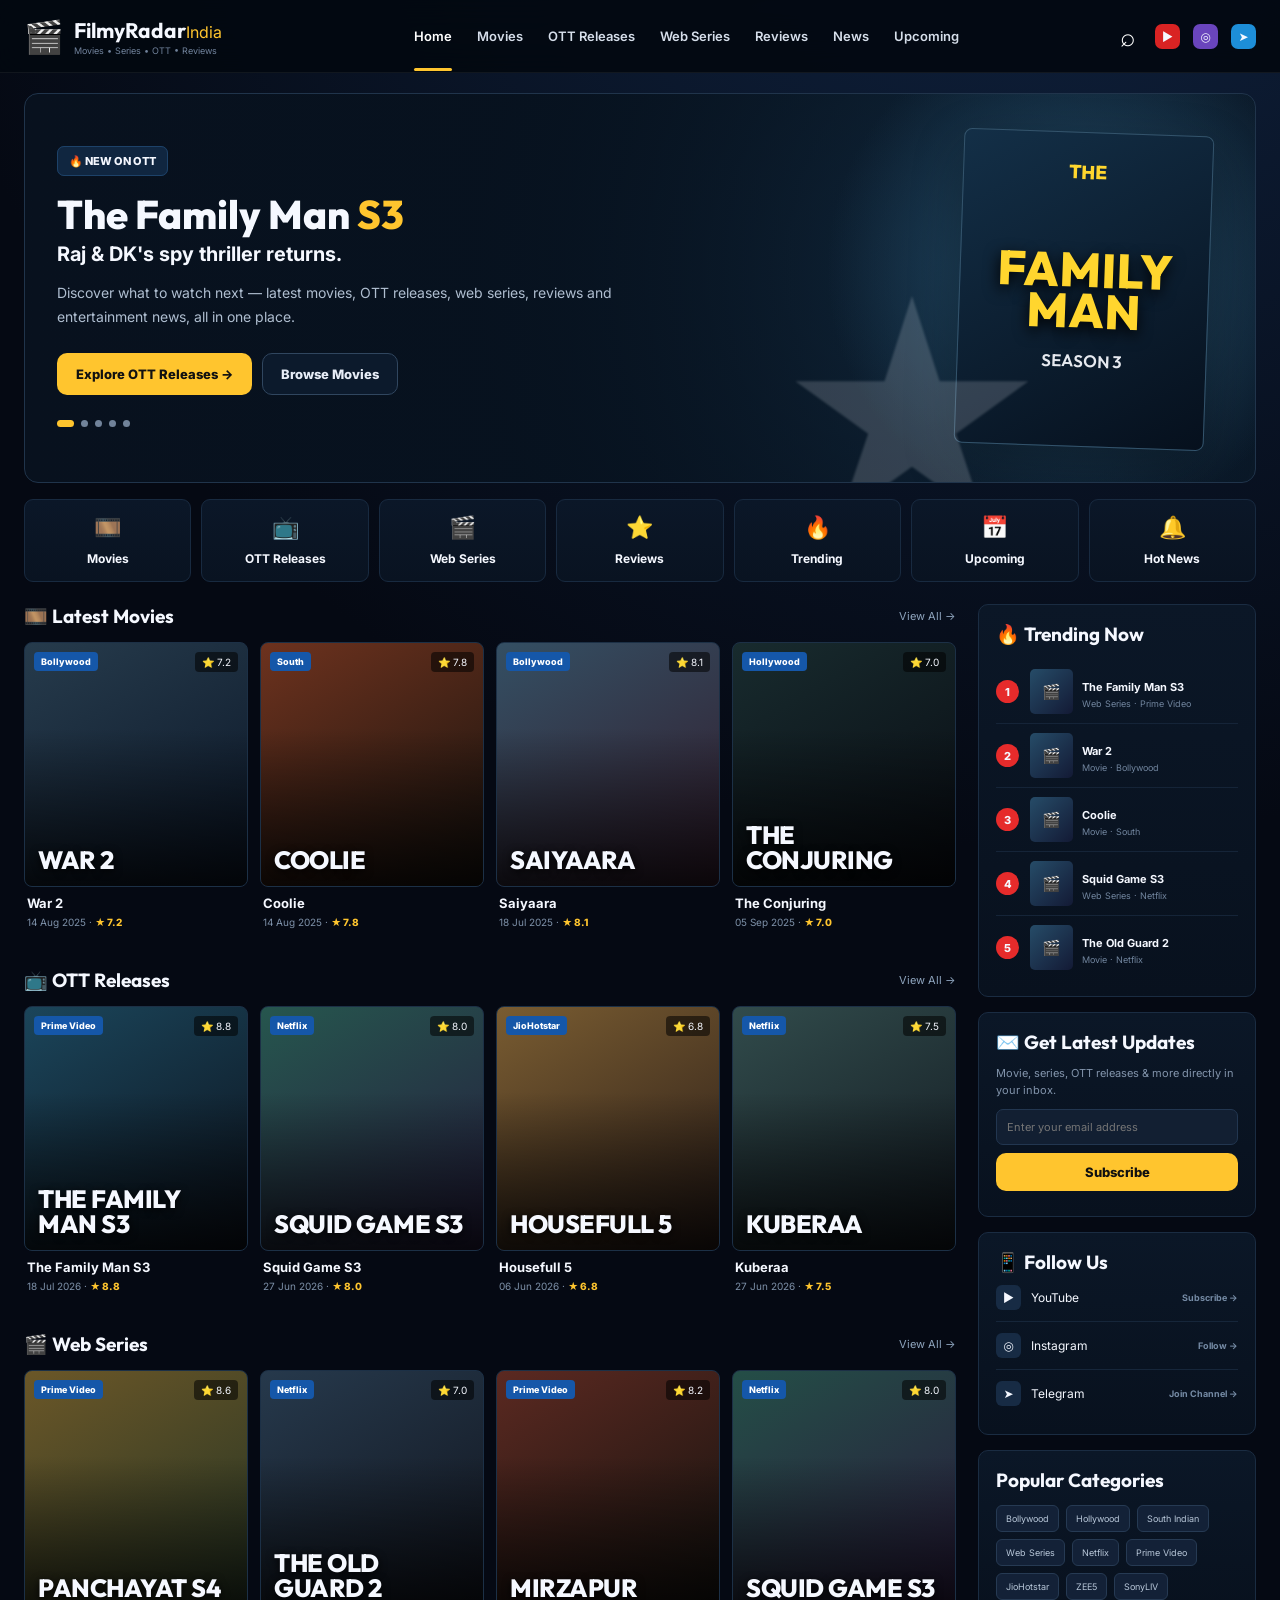
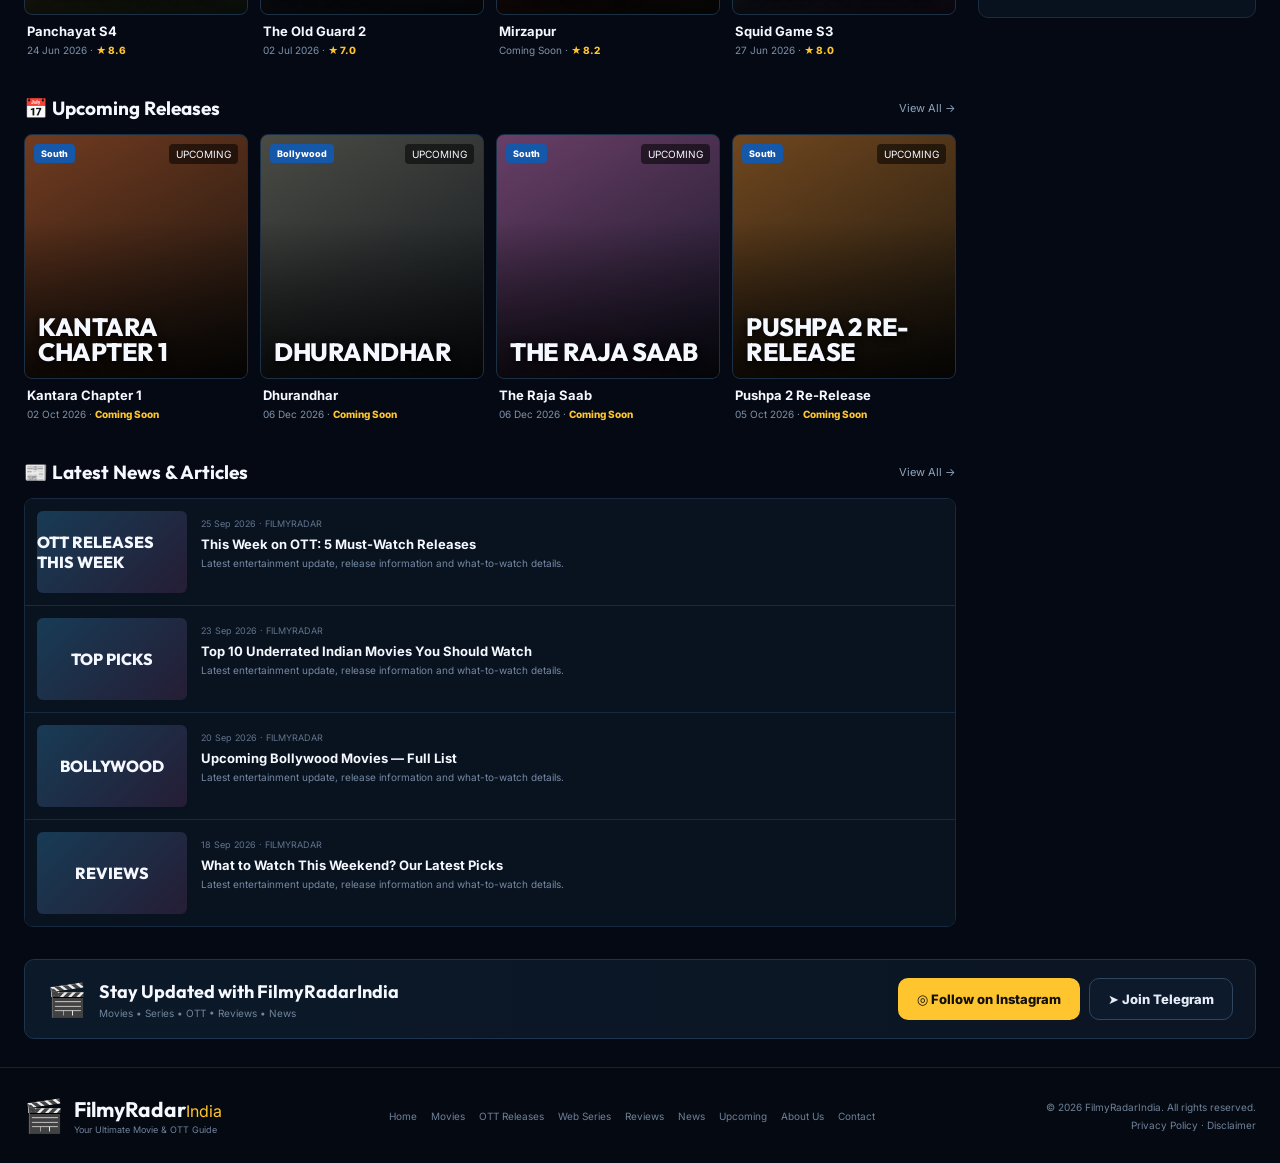
==== index.html @ 60ea2fd2 "Add files via upload" ====
<!DOCTYPE html>
<html lang="en">
<head>
  <meta charset="UTF-8">
  <meta name="viewport" content="width=device-width, initial-scale=1.0">
  <meta name="description" content="FilmyRadarIndia — Movies, Web Series, OTT releases, reviews, news and upcoming entertainment.">
  <title>FilmyRadarIndia — Movies, OTT, Web Series & Reviews</title>
  <link rel="preconnect" href="https://fonts.googleapis.com">
  <link rel="preconnect" href="https://fonts.gstatic.com" crossorigin>
  <link href="https://fonts.googleapis.com/css2?family=Inter:wght@400;500;600;700;800&family=Outfit:wght@500;600;700;800&display=swap" rel="stylesheet">
  <link rel="stylesheet" href="styles.css">
</head>
<body>
  <header class="header">
    <div class="container nav">
      <a class="brand" href="#">
        <span class="brand-icon">🎬</span>
        <span><b>FilmyRadar</b><em>India</em><small>Movies • Series • OTT • Reviews</small></span>
      </a>
      <button class="menu-btn" id="menuBtn" aria-label="Open menu">☰</button>
      <nav id="mainNav">
        <a class="active" href="#home">Home</a>
        <a href="#movies">Movies</a>
        <a href="#ott">OTT Releases</a>
        <a href="#series">Web Series</a>
        <a href="#reviews">Reviews</a>
        <a href="#news">News</a>
        <a href="#upcoming">Upcoming</a>
      </nav>
      <div class="nav-actions">
        <button class="icon-btn" id="searchBtn" aria-label="Search">⌕</button>
        <a href="#" aria-label="YouTube">▶</a>
        <a href="#" aria-label="Instagram">◎</a>
        <a href="#" aria-label="Telegram">➤</a>
      </div>
    </div>
    <div class="search-bar" id="searchBar">
      <div class="container search-inner">
        <input id="searchInput" type="search" placeholder="Search movies, series, OTT platforms..." autocomplete="off">
        <button id="clearSearch">Clear</button>
      </div>
    </div>
  </header>

  <main id="home">
    <section class="hero container">
      <div class="hero-copy">
        <span class="pill">🔥 NEW ON OTT</span>
        <h1>The Family Man <span>S3</span></h1>
        <h2>Raj & DK's spy thriller returns.</h2>
        <p>Discover what to watch next — latest movies, OTT releases, web series, reviews and entertainment news, all in one place.</p>
        <div class="hero-actions">
          <a class="btn primary" href="#ott">Explore OTT Releases →</a>
          <a class="btn ghost" href="#movies">Browse Movies</a>
        </div>
        <div class="dots"><i class="on"></i><i></i><i></i><i></i><i></i></div>
      </div>
      <div class="hero-art">
        <div class="hero-glow"></div>
        <div class="hero-poster">
          <div class="poster-top">THE</div>
          <strong>FAMILY<br>MAN</strong>
          <span>SEASON 3</span>
        </div>
        <div class="hero-person">★</div>
      </div>
    </section>

    <section class="container quick-grid">
      <a href="#movies"><span>🎞️</span><b>Movies</b></a>
      <a href="#ott"><span>📺</span><b>OTT Releases</b></a>
      <a href="#series"><span>🎬</span><b>Web Series</b></a>
      <a href="#reviews"><span>⭐</span><b>Reviews</b></a>
      <a href="#trending"><span>🔥</span><b>Trending</b></a>
      <a href="#upcoming"><span>📅</span><b>Upcoming</b></a>
      <a href="#news"><span>🔔</span><b>Hot News</b></a>
    </section>

    <div class="container content-layout">
      <div class="main-content">
        <section class="section" id="movies">
          <div class="section-head"><h2>🎞️ Latest Movies</h2><a href="#">View All →</a></div>
          <div class="card-grid" id="movieGrid"></div>
        </section>

        <section class="section" id="ott">
          <div class="section-head"><h2>📺 OTT Releases</h2><a href="#">View All →</a></div>
          <div class="card-grid" id="ottGrid"></div>
        </section>

        <section class="section" id="series">
          <div class="section-head"><h2>🎬 Web Series</h2><a href="#">View All →</a></div>
          <div class="card-grid" id="seriesGrid"></div>
        </section>

        <section class="section" id="upcoming">
          <div class="section-head"><h2>📅 Upcoming Releases</h2><a href="#">View All →</a></div>
          <div class="card-grid" id="upcomingGrid"></div>
        </section>

        <section class="section" id="news">
          <div class="section-head"><h2>📰 Latest News & Articles</h2><a href="#">View All →</a></div>
          <div class="news-list" id="newsList"></div>
        </section>
      </div>

      <aside class="sidebar">
        <section class="side-card" id="trending">
          <div class="side-head"><h2>🔥 Trending Now</h2></div>
          <div id="trendingList"></div>
        </section>

        <section class="side-card subscribe">
          <h2>✉️ Get Latest Updates</h2>
          <p>Movie, series, OTT releases & more directly in your inbox.</p>
          <form id="subscribeForm">
            <input type="email" required placeholder="Enter your email address">
            <button class="btn primary" type="submit">Subscribe</button>
          </form>
          <small id="subscribeMsg"></small>
        </section>

        <section class="side-card">
          <h2>📱 Follow Us</h2>
          <div class="social-list">
            <a href="#"><span>▶</span> YouTube <b>Subscribe →</b></a>
            <a href="#"><span>◎</span> Instagram <b>Follow →</b></a>
            <a href="#"><span>➤</span> Telegram <b>Join Channel →</b></a>
          </div>
        </section>

        <section class="side-card">
          <h2>Popular Categories</h2>
          <div class="tags">
            <button>Bollywood</button><button>Hollywood</button><button>South Indian</button>
            <button>Web Series</button><button>Netflix</button><button>Prime Video</button>
            <button>JioHotstar</button><button>ZEE5</button><button>SonyLIV</button>
          </div>
        </section>
      </aside>
    </div>

    <section class="container cta">
      <div>
        <span class="brand-icon">🎬</span>
        <div><h2>Stay Updated with FilmyRadarIndia</h2><p>Movies • Series • OTT • Reviews • News</p></div>
      </div>
      <div class="cta-buttons"><a class="btn primary" href="#">◎ Follow on Instagram</a><a class="btn ghost" href="#">➤ Join Telegram</a></div>
    </section>
  </main>

  <footer>
    <div class="container footer-grid">
      <div class="footer-brand"><a class="brand" href="#"><span class="brand-icon">🎬</span><span><b>FilmyRadar</b><em>India</em><small>Your Ultimate Movie & OTT Guide</small></span></a></div>
      <div class="footer-links"><a href="#home">Home</a><a href="#movies">Movies</a><a href="#ott">OTT Releases</a><a href="#series">Web Series</a><a href="#reviews">Reviews</a><a href="#news">News</a><a href="#upcoming">Upcoming</a><a href="#">About Us</a><a href="#">Contact</a></div>
      <div class="copyright">© 2026 FilmyRadarIndia. All rights reserved.<br><a href="#">Privacy Policy</a> · <a href="#">Disclaimer</a></div>
    </div>
  </footer>
  <div class="toast" id="toast"></div>
  <script src="script.js"></script>
</body>
</html>
---- styles.css ----
:root{
  --bg:#050913;--bg2:#080f1b;--card:#0b1524;--card2:#0e1a2c;--line:#17283d;
  --text:#f5f8ff;--muted:#91a1b8;--yellow:#ffc52e;--yellow2:#ffdb63;--blue:#4d8dff;
  --shadow:0 18px 50px rgba(0,0,0,.28)
}
*{box-sizing:border-box}html{scroll-behavior:smooth}body{margin:0;background:radial-gradient(circle at 80% -10%,#102442 0,#050913 35%);color:var(--text);font-family:Inter,system-ui,sans-serif}a{text-decoration:none;color:inherit}button,input{font:inherit}.container{width:min(1400px,calc(100% - 48px));margin:auto}
.header{position:sticky;top:0;z-index:20;background:rgba(3,8,16,.9);backdrop-filter:blur(18px);border-bottom:1px solid rgba(255,255,255,.06)}.nav{height:72px;display:flex;align-items:center;gap:28px}
.brand{display:flex;align-items:center;gap:10px;min-width:235px}.brand-icon{font-size:32px}.brand b{font-family:Outfit;font-size:21px}.brand em{font-style:normal;color:var(--yellow)}.brand small{display:block;color:#71839c;font-size:9px;margin-top:2px}
nav{display:flex;align-items:center;gap:25px;flex:1;justify-content:center}nav a{font-size:13px;font-weight:600;color:#d6deea;padding:27px 0;position:relative}nav a:hover,nav a.active{color:#fff}nav a.active:after{content:"";position:absolute;bottom:0;left:0;right:0;height:3px;background:var(--yellow);border-radius:3px}
.nav-actions{display:flex;align-items:center;gap:13px}.nav-actions a{width:25px;height:25px;border-radius:7px;background:#16243a;display:grid;place-items:center;font-size:12px}.nav-actions a:first-of-type{background:#d92323}.nav-actions a:nth-of-type(2){background:#6a45bd}.nav-actions a:nth-of-type(3){background:#1d8ed8}.icon-btn,.menu-btn{background:none;border:0;color:#fff;font-size:26px;cursor:pointer}.menu-btn{display:none}.search-bar{display:none;border-top:1px solid var(--line);background:#070d18}.search-bar.open{display:block}.search-inner{padding:12px 0;display:flex;gap:10px}.search-inner input{flex:1;background:#0d192a;border:1px solid var(--line);border-radius:10px;padding:12px 15px;color:#fff;outline:none}.search-inner button{border:0;background:#17263a;color:#b9c7d9;border-radius:10px;padding:0 16px;cursor:pointer}
.hero{height:390px;margin-top:20px;border:1px solid #20344b;border-radius:14px;overflow:hidden;position:relative;background:linear-gradient(90deg,#08111e 0%,rgba(7,18,31,.88) 43%,rgba(8,17,29,.22) 100%),radial-gradient(circle at 75% 45%,#183a55,#07111e 50%);display:flex;align-items:center}.hero-copy{padding:45px 32px;position:relative;z-index:2;width:52%}.pill{font-size:11px;font-weight:800;background:#102640;border:1px solid #1d4269;border-radius:7px;padding:7px 11px}.hero h1{font:800 40px Outfit;margin:20px 0 3px}.hero h1 span{color:var(--yellow)}.hero h2{font-size:20px;margin:0 0 15px}.hero p{color:#afbed0;line-height:1.65;max-width:560px;font-size:14px}.hero-actions{display:flex;gap:10px;margin-top:25px}.btn{display:inline-flex;align-items:center;justify-content:center;border-radius:10px;padding:12px 18px;font-weight:800;font-size:13px;border:1px solid transparent;cursor:pointer}.primary{background:var(--yellow);color:#111}.primary:hover{background:var(--yellow2)}.ghost{background:#0c1a2c;border-color:#30465f;color:#e7edf7}.dots{display:flex;gap:7px;margin-top:25px}.dots i{width:7px;height:7px;border-radius:50%;background:#71839a}.dots i.on{width:17px;border-radius:5px;background:var(--yellow)}
.hero-art{position:absolute;right:0;top:0;height:100%;width:54%;overflow:hidden}.hero-glow{position:absolute;width:550px;height:550px;right:-100px;top:-100px;border-radius:50%;background:radial-gradient(circle,#244c67 0,transparent 65%)}.hero-person{position:absolute;right:31%;bottom:-100px;font-size:270px;opacity:.17;filter:blur(1px)}.hero-poster{position:absolute;right:7%;top:38px;width:250px;height:315px;border-radius:8px;background:linear-gradient(150deg,#132f47,#06101d);border:1px solid #33536b;box-shadow:var(--shadow);padding:27px;color:#ffd62e;text-align:center;transform:rotate(2deg)}.hero-poster .poster-top{font:800 19px Outfit}.hero-poster strong{display:block;font:800 48px/0.86 Outfit;margin-top:65px;text-shadow:0 5px 15px #000}.hero-poster span{display:block;color:#e6e9ef;margin-top:18px;font:600 17px Outfit}
.quick-grid{display:grid;grid-template-columns:repeat(7,1fr);gap:10px;margin-top:16px}.quick-grid a{background:linear-gradient(180deg,#0b1728,#091321);border:1px solid #182a40;border-radius:9px;padding:14px;text-align:center;transition:.2s}.quick-grid a:hover{transform:translateY(-2px);border-color:#315070}.quick-grid span{display:block;font-size:22px;margin-bottom:7px}.quick-grid b{font-size:12px}
.content-layout{display:grid;grid-template-columns:minmax(0,1fr) 278px;gap:22px;margin-top:22px}.section{margin-bottom:27px}.section-head,.side-head{display:flex;justify-content:space-between;align-items:center;margin-bottom:14px}.section-head h2,.side-card h2{font:700 19px Outfit;margin:0}.section-head a{font-size:11px;color:#8ea4bd}.card-grid{display:grid;grid-template-columns:repeat(4,1fr);gap:12px}.movie-card{min-width:0}.poster{height:245px;border-radius:8px;position:relative;overflow:hidden;border:1px solid #1c3046;display:flex;align-items:flex-end;padding:13px;background:linear-gradient(150deg,var(--c1),var(--c2))}.poster:after{content:"";position:absolute;inset:0;background:linear-gradient(transparent 35%,rgba(0,0,0,.78) 100%)}.poster-title{position:relative;z-index:1;font:800 25px/1 Outfit;text-transform:uppercase;letter-spacing:-.5px;text-shadow:0 2px 8px #000}.badge{position:absolute;top:9px;left:9px;z-index:2;background:#1557a9;color:#fff;padding:4px 7px;border-radius:4px;font-size:9px;font-weight:800}.rating{position:absolute;right:9px;top:9px;z-index:2;background:rgba(0,0,0,.55);padding:4px 7px;border-radius:4px;font-size:10px}.card-meta{padding:8px 3px}.card-meta h3{margin:0;font-size:13px}.card-meta p{margin:5px 0;color:#7f92aa;font-size:10px}.star{color:var(--yellow);font-weight:800}
.sidebar{display:flex;flex-direction:column;gap:15px}.side-card{background:linear-gradient(180deg,#0b1727,#08111e);border:1px solid #1a2c42;border-radius:10px;padding:17px}.trend{display:grid;grid-template-columns:25px 43px 1fr;gap:9px;align-items:center;padding:9px 0;border-bottom:1px solid #152438}.trend:last-child{border:0}.trend-num{width:23px;height:23px;border-radius:50%;background:#e62b2b;display:grid;place-items:center;font-size:11px;font-weight:800}.mini-poster{height:45px;border-radius:5px;background:linear-gradient(135deg,#264c68,#131a35);display:grid;place-items:center;font-size:15px}.trend b{font-size:11px}.trend small{display:block;color:#71859e;font-size:9px;margin-top:3px}.subscribe p{color:#8294ab;font-size:11px;line-height:1.5}.subscribe form{display:flex;flex-direction:column;gap:8px}.subscribe input{background:#121f32;border:1px solid #223650;color:#fff;border-radius:7px;padding:10px;font-size:11px}.subscribe .btn{padding:10px}.subscribe small{display:block;color:#79d49a;margin-top:8px}.social-list a{display:flex;align-items:center;gap:10px;padding:11px 0;border-bottom:1px solid #16263a;font-size:12px}.social-list a:last-child{border:0}.social-list span{width:25px;height:25px;border-radius:6px;display:grid;place-items:center;background:#172b44}.social-list b{margin-left:auto;color:#758ba5;font-size:9px}.tags{display:flex;flex-wrap:wrap;gap:7px;margin-top:13px}.tags button{border:1px solid #263a53;background:#132137;color:#b8c7d9;border-radius:6px;padding:7px 9px;font-size:9px;cursor:pointer}.tags button:hover{border-color:#4a6d95;color:#fff}
.news-list{border:1px solid #172a40;border-radius:9px;overflow:hidden}.news-item{display:grid;grid-template-columns:150px 1fr;gap:14px;padding:12px;border-bottom:1px solid #172a40;background:#091320}.news-item:last-child{border:0}.news-thumb{height:82px;border-radius:6px;background:linear-gradient(135deg,#183b55,#251d35);display:grid;place-items:center;font:800 16px Outfit}.news-item h3{margin:5px 0;font-size:13px}.news-item p{margin:0;color:#7589a1;font-size:10px}.news-item span{font-size:9px;color:#61748b}
.cta{margin-top:5px;margin-bottom:28px;border:1px solid #1e344c;background:linear-gradient(90deg,#0b1929,#0b1523);border-radius:10px;padding:18px 22px;display:flex;justify-content:space-between;align-items:center}.cta>div:first-child{display:flex;gap:12px;align-items:center}.cta h2{font:700 18px Outfit;margin:0}.cta p{margin:4px 0 0;color:#72859c;font-size:10px}.cta-buttons{display:flex;gap:9px}
footer{border-top:1px solid #122237;padding:28px 0;background:#040912}.footer-grid{display:grid;grid-template-columns:1.2fr 2fr 1fr;gap:30px;align-items:center}.footer-links{display:flex;flex-wrap:wrap;gap:14px}.footer-links a,.copyright{font-size:10px;color:#6f8198}.footer-links a:hover,.copyright a:hover{color:#fff}.copyright{text-align:right;line-height:1.8}.toast{position:fixed;bottom:20px;right:20px;background:#14243a;border:1px solid #304b69;color:#fff;padding:12px 15px;border-radius:8px;opacity:0;transform:translateY(10px);transition:.25s;z-index:50;font-size:12px}.toast.show{opacity:1;transform:none}

@media(max-width:1050px){nav{gap:14px}.nav-actions a{display:none}.quick-grid{grid-template-columns:repeat(4,1fr)}.content-layout{grid-template-columns:1fr}.sidebar{display:grid;grid-template-columns:repeat(2,1fr)}.card-grid{grid-template-columns:repeat(4,1fr)}.hero-art{opacity:.65}}
@media(max-width:760px){.container{width:min(100% - 24px,680px)}.nav{height:64px}.brand{min-width:0}.brand small{display:none}.menu-btn{display:block;margin-left:auto}nav{position:absolute;left:12px;right:12px;top:65px;display:none;flex-direction:column;align-items:stretch;gap:0;background:#091321;border:1px solid #1c3048;border-radius:10px;padding:8px;box-shadow:var(--shadow)}nav.open{display:flex}nav a{padding:12px}.nav-actions{display:none}.hero{height:500px}.hero-copy{width:100%;padding:30px 22px;align-self:flex-start;margin-top:20px}.hero h1{font-size:34px}.hero-art{width:100%;opacity:.35}.hero-poster{right:7%;top:155px;width:190px;height:250px}.hero-poster strong{font-size:37px;margin-top:48px}.quick-grid{grid-template-columns:repeat(3,1fr)}.card-grid{grid-template-columns:repeat(2,1fr)}.poster{height:235px}.sidebar{display:flex}.cta{flex-direction:column;align-items:flex-start;gap:15px}.cta-buttons{width:100%}.cta-buttons .btn{flex:1}.footer-grid{grid-template-columns:1fr}.copyright{text-align:left}.footer-links{gap:11px}.news-item{grid-template-columns:95px 1fr}.news-thumb{height:72px}}
@media(max-width:430px){.quick-grid{grid-template-columns:repeat(2,1fr)}.hero-actions{flex-direction:column}.hero-actions .btn{text-align:center}.card-grid{gap:9px}.poster{height:210px}.poster-title{font-size:20px}.section-head h2{font-size:17px}.cta-buttons{flex-direction:column}.news-item{grid-template-columns:1fr}.news-thumb{height:100px}}
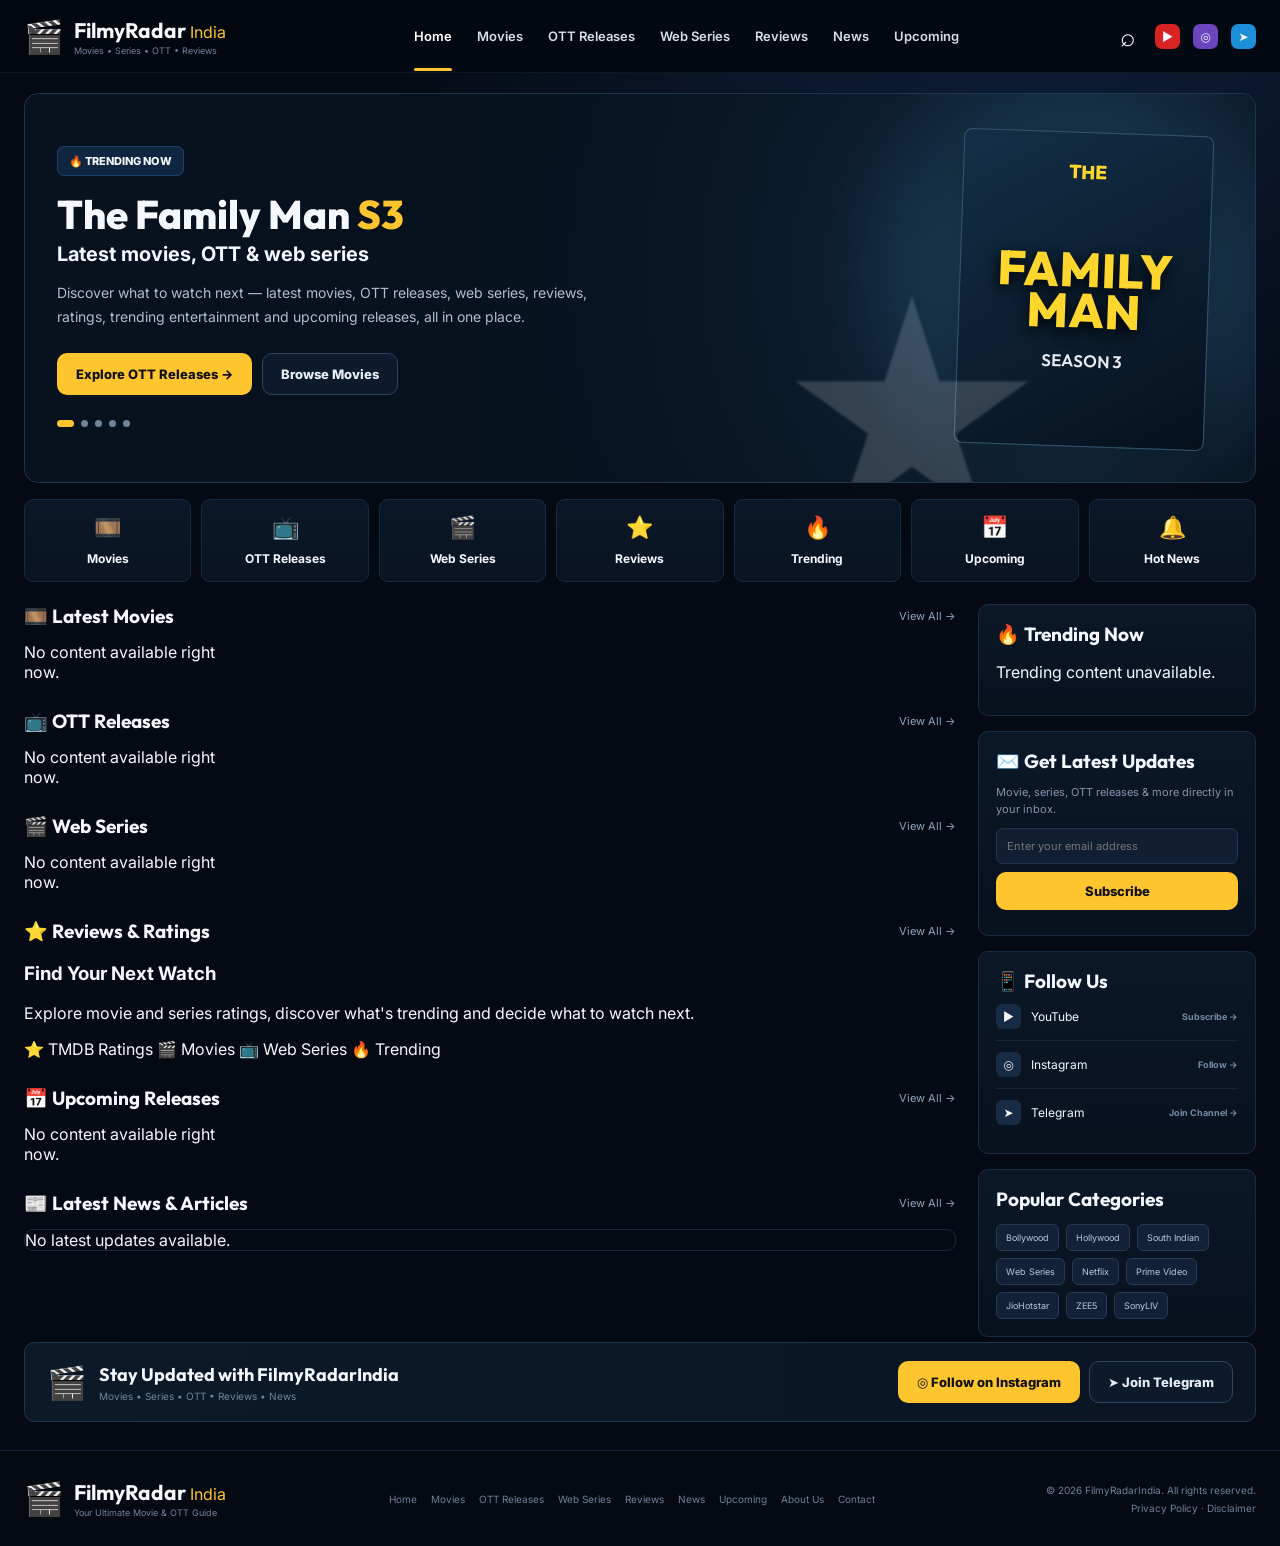
==== commit 0a4068a8: "Update index.html" ====
--- a/index.html
+++ b/index.html
@@ -2,161 +2,933 @@
 <html lang="en">
 <head>
   <meta charset="UTF-8">
-  <meta name="viewport" content="width=device-width, initial-scale=1.0">
-  <meta name="description" content="FilmyRadarIndia — Movies, Web Series, OTT releases, reviews, news and upcoming entertainment.">
-  <title>FilmyRadarIndia — Movies, OTT, Web Series & Reviews</title>
-  <link rel="preconnect" href="https://fonts.googleapis.com">
-  <link rel="preconnect" href="https://fonts.gstatic.com" crossorigin>
-  <link href="https://fonts.googleapis.com/css2?family=Inter:wght@400;500;600;700;800&family=Outfit:wght@500;600;700;800&display=swap" rel="stylesheet">
-  <link rel="stylesheet" href="styles.css">
+
+  <meta
+    name="viewport"
+    content="width=device-width, initial-scale=1.0"
+  >
+
+  <meta
+    name="description"
+    content="FilmyRadarIndia brings the latest movies, OTT releases, web series, ratings, reviews, trending entertainment and upcoming releases in one place."
+  >
+
+  <meta
+    name="keywords"
+    content="movies, Bollywood, Hollywood, South Indian movies, OTT releases, Netflix, Prime Video, JioHotstar, web series, movie reviews, upcoming movies, FilmyRadarIndia"
+  >
+
+  <meta
+    name="robots"
+    content="index, follow, max-image-preview:large"
+  >
+
+  <meta
+    name="author"
+    content="FilmyRadarIndia"
+  >
+
+  <link
+    rel="canonical"
+    href="https://filmy-radar-india.vercel.app/"
+  >
+
+  <!-- Open Graph -->
+  <meta
+    property="og:type"
+    content="website"
+  >
+
+  <meta
+    property="og:title"
+    content="FilmyRadarIndia — Movies, OTT, Web Series & Reviews"
+  >
+
+  <meta
+    property="og:description"
+    content="Latest movies, OTT releases, web series, ratings, reviews, trending entertainment and upcoming releases."
+  >
+
+  <meta
+    property="og:url"
+    content="https://filmy-radar-india.vercel.app/"
+  >
+
+  <meta
+    property="og:site_name"
+    content="FilmyRadarIndia"
+  >
+
+  <meta
+    property="og:locale"
+    content="en_IN"
+  >
+
+  <!-- Twitter / X -->
+  <meta
+    name="twitter:card"
+    content="summary_large_image"
+  >
+
+  <meta
+    name="twitter:title"
+    content="FilmyRadarIndia — Movies, OTT & Web Series"
+  >
+
+  <meta
+    name="twitter:description"
+    content="Discover movies, OTT releases, web series, ratings, reviews and upcoming entertainment."
+  >
+
+  <title>
+    FilmyRadarIndia — Movies, OTT, Web Series & Reviews
+  </title>
+
+  <!-- Fonts -->
+  <link
+    rel="preconnect"
+    href="https://fonts.googleapis.com"
+  >
+
+  <link
+    rel="preconnect"
+    href="https://fonts.gstatic.com"
+    crossorigin
+  >
+
+  <link
+    href="https://fonts.googleapis.com/css2?family=Inter:wght@400;500;600;700;800&family=Outfit:wght@500;600;700;800&display=swap"
+    rel="stylesheet"
+  >
+
+  <link
+    rel="stylesheet"
+    href="styles.css"
+  >
+
+  <!-- Website Schema -->
+  <script type="application/ld+json">
+  {
+    "@context": "https://schema.org",
+    "@type": "WebSite",
+    "name": "FilmyRadarIndia",
+    "url": "https://filmy-radar-india.vercel.app/",
+    "description": "Movies, OTT releases, web series, reviews, trending entertainment and upcoming releases.",
+    "potentialAction": {
+      "@type": "SearchAction",
+      "target": "https://filmy-radar-india.vercel.app/?search={search_term_string}",
+      "query-input": "required name=search_term_string"
+    }
+  }
+  </script>
 </head>
+
 <body>
+
+  <!-- =========================
+       HEADER
+  ========================== -->
+
   <header class="header">
+
     <div class="container nav">
-      <a class="brand" href="#">
+
+      <a
+        class="brand"
+        href="#home"
+        aria-label="FilmyRadarIndia Home"
+      >
+
         <span class="brand-icon">🎬</span>
-        <span><b>FilmyRadar</b><em>India</em><small>Movies • Series • OTT • Reviews</small></span>
+
+        <span>
+          <b>FilmyRadar</b>
+          <em>India</em>
+          <small>
+            Movies • Series • OTT • Reviews
+          </small>
+        </span>
+
       </a>
-      <button class="menu-btn" id="menuBtn" aria-label="Open menu">☰</button>
-      <nav id="mainNav">
-        <a class="active" href="#home">Home</a>
-        <a href="#movies">Movies</a>
-        <a href="#ott">OTT Releases</a>
-        <a href="#series">Web Series</a>
-        <a href="#reviews">Reviews</a>
-        <a href="#news">News</a>
-        <a href="#upcoming">Upcoming</a>
+
+      <button
+        class="menu-btn"
+        id="menuBtn"
+        aria-label="Open menu"
+        type="button"
+      >
+        ☰
+      </button>
+
+      <nav
+        id="mainNav"
+        aria-label="Main navigation"
+      >
+
+        <a
+          class="active"
+          href="#home"
+        >
+          Home
+        </a>
+
+        <a href="#movies">
+          Movies
+        </a>
+
+        <a href="#ott">
+          OTT Releases
+        </a>
+
+        <a href="#series">
+          Web Series
+        </a>
+
+        <a href="#reviews">
+          Reviews
+        </a>
+
+        <a href="#news">
+          News
+        </a>
+
+        <a href="#upcoming">
+          Upcoming
+        </a>
+
       </nav>
+
       <div class="nav-actions">
-        <button class="icon-btn" id="searchBtn" aria-label="Search">⌕</button>
-        <a href="#" aria-label="YouTube">▶</a>
-        <a href="#" aria-label="Instagram">◎</a>
-        <a href="#" aria-label="Telegram">➤</a>
+
+        <button
+          class="icon-btn"
+          id="searchBtn"
+          aria-label="Search"
+          type="button"
+        >
+          ⌕
+        </button>
+
+        <a
+          href="#"
+          aria-label="YouTube"
+        >
+          ▶
+        </a>
+
+        <a
+          href="#"
+          aria-label="Instagram"
+        >
+          ◎
+        </a>
+
+        <a
+          href="#"
+          aria-label="Telegram"
+        >
+          ➤
+        </a>
+
       </div>
+
     </div>
-    <div class="search-bar" id="searchBar">
+
+    <!-- SEARCH -->
+
+    <div
+      class="search-bar"
+      id="searchBar"
+    >
+
       <div class="container search-inner">
-        <input id="searchInput" type="search" placeholder="Search movies, series, OTT platforms..." autocomplete="off">
-        <button id="clearSearch">Clear</button>
+
+        <input
+          id="searchInput"
+          type="search"
+          placeholder="Search movies, series, OTT platforms..."
+          autocomplete="off"
+          aria-label="Search movies and series"
+        >
+
+        <button
+          id="clearSearch"
+          type="button"
+        >
+          Clear
+        </button>
+
       </div>
+
     </div>
+
   </header>
 
+
+  <!-- =========================
+       MAIN
+  ========================== -->
+
   <main id="home">
-    <section class="hero container">
+
+    <!-- HERO -->
+
+    <section
+      class="hero container"
+      aria-label="Featured entertainment"
+    >
+
       <div class="hero-copy">
-        <span class="pill">🔥 NEW ON OTT</span>
-        <h1>The Family Man <span>S3</span></h1>
-        <h2>Raj & DK's spy thriller returns.</h2>
-        <p>Discover what to watch next — latest movies, OTT releases, web series, reviews and entertainment news, all in one place.</p>
+
+        <span class="pill">
+          🔥 TRENDING NOW
+        </span>
+
+        <h1>
+          The Family Man
+          <span>S3</span>
+        </h1>
+
+        <h2>
+          Latest movies, OTT & web series
+        </h2>
+
+        <p>
+          Discover what to watch next — latest movies,
+          OTT releases, web series, reviews, ratings,
+          trending entertainment and upcoming releases,
+          all in one place.
+        </p>
+
         <div class="hero-actions">
-          <a class="btn primary" href="#ott">Explore OTT Releases →</a>
-          <a class="btn ghost" href="#movies">Browse Movies</a>
+
+          <a
+            class="btn primary"
+            href="#ott"
+          >
+            Explore OTT Releases →
+          </a>
+
+          <a
+            class="btn ghost"
+            href="#movies"
+          >
+            Browse Movies
+          </a>
+
         </div>
-        <div class="dots"><i class="on"></i><i></i><i></i><i></i><i></i></div>
+
+        <div
+          class="dots"
+          aria-hidden="true"
+        >
+          <i class="on"></i>
+          <i></i>
+          <i></i>
+          <i></i>
+          <i></i>
+        </div>
+
       </div>
+
+
       <div class="hero-art">
+
         <div class="hero-glow"></div>
+
         <div class="hero-poster">
-          <div class="poster-top">THE</div>
-          <strong>FAMILY<br>MAN</strong>
-          <span>SEASON 3</span>
+
+          <div class="poster-top">
+            THE
+          </div>
+
+          <strong>
+            FAMILY<br>
+            MAN
+          </strong>
+
+          <span>
+            SEASON 3
+          </span>
+
         </div>
-        <div class="hero-person">★</div>
+
+        <div
+          class="hero-person"
+          aria-hidden="true"
+        >
+          ★
+        </div>
+
       </div>
+
     </section>
 
-    <section class="container quick-grid">
-      <a href="#movies"><span>🎞️</span><b>Movies</b></a>
-      <a href="#ott"><span>📺</span><b>OTT Releases</b></a>
-      <a href="#series"><span>🎬</span><b>Web Series</b></a>
-      <a href="#reviews"><span>⭐</span><b>Reviews</b></a>
-      <a href="#trending"><span>🔥</span><b>Trending</b></a>
-      <a href="#upcoming"><span>📅</span><b>Upcoming</b></a>
-      <a href="#news"><span>🔔</span><b>Hot News</b></a>
+
+    <!-- QUICK CATEGORIES -->
+
+    <section
+      class="container quick-grid"
+      aria-label="Quick categories"
+    >
+
+      <a href="#movies">
+        <span>🎞️</span>
+        <b>Movies</b>
+      </a>
+
+      <a href="#ott">
+        <span>📺</span>
+        <b>OTT Releases</b>
+      </a>
+
+      <a href="#series">
+        <span>🎬</span>
+        <b>Web Series</b>
+      </a>
+
+      <a href="#reviews">
+        <span>⭐</span>
+        <b>Reviews</b>
+      </a>
+
+      <a href="#trending">
+        <span>🔥</span>
+        <b>Trending</b>
+      </a>
+
+      <a href="#upcoming">
+        <span>📅</span>
+        <b>Upcoming</b>
+      </a>
+
+      <a href="#news">
+        <span>🔔</span>
+        <b>Hot News</b>
+      </a>
+
     </section>
 
+
+    <!-- CONTENT LAYOUT -->
+
     <div class="container content-layout">
+
       <div class="main-content">
-        <section class="section" id="movies">
-          <div class="section-head"><h2>🎞️ Latest Movies</h2><a href="#">View All →</a></div>
-          <div class="card-grid" id="movieGrid"></div>
+
+
+        <!-- MOVIES -->
+
+        <section
+          class="section"
+          id="movies"
+        >
+
+          <div class="section-head">
+
+            <h2>
+              🎞️ Latest Movies
+            </h2>
+
+            <a href="#">
+              View All →
+            </a>
+
+          </div>
+
+          <div
+            class="card-grid"
+            id="movieGrid"
+          ></div>
+
         </section>
 
-        <section class="section" id="ott">
-          <div class="section-head"><h2>📺 OTT Releases</h2><a href="#">View All →</a></div>
-          <div class="card-grid" id="ottGrid"></div>
+
+        <!-- OTT -->
+
+        <section
+          class="section"
+          id="ott"
+        >
+
+          <div class="section-head">
+
+            <h2>
+              📺 OTT Releases
+            </h2>
+
+            <a href="#">
+              View All →
+            </a>
+
+          </div>
+
+          <div
+            class="card-grid"
+            id="ottGrid"
+          ></div>
+
         </section>
 
-        <section class="section" id="series">
-          <div class="section-head"><h2>🎬 Web Series</h2><a href="#">View All →</a></div>
-          <div class="card-grid" id="seriesGrid"></div>
+
+        <!-- WEB SERIES -->
+
+        <section
+          class="section"
+          id="series"
+        >
+
+          <div class="section-head">
+
+            <h2>
+              🎬 Web Series
+            </h2>
+
+            <a href="#">
+              View All →
+            </a>
+
+          </div>
+
+          <div
+            class="card-grid"
+            id="seriesGrid"
+          ></div>
+
         </section>
 
-        <section class="section" id="upcoming">
-          <div class="section-head"><h2>📅 Upcoming Releases</h2><a href="#">View All →</a></div>
-          <div class="card-grid" id="upcomingGrid"></div>
+
+        <!-- REVIEWS -->
+
+        <section
+          class="section"
+          id="reviews"
+        >
+
+          <div class="section-head">
+
+            <h2>
+              ⭐ Reviews & Ratings
+            </h2>
+
+            <a href="#">
+              View All →
+            </a>
+
+          </div>
+
+          <div class="review-intro">
+
+            <h3>
+              Find Your Next Watch
+            </h3>
+
+            <p>
+              Explore movie and series ratings,
+              discover what's trending and decide
+              what to watch next.
+            </p>
+
+            <div class="review-points">
+
+              <span>
+                ⭐ TMDB Ratings
+              </span>
+
+              <span>
+                🎬 Movies
+              </span>
+
+              <span>
+                📺 Web Series
+              </span>
+
+              <span>
+                🔥 Trending
+              </span>
+
+            </div>
+
+          </div>
+
         </section>
 
-        <section class="section" id="news">
-          <div class="section-head"><h2>📰 Latest News & Articles</h2><a href="#">View All →</a></div>
-          <div class="news-list" id="newsList"></div>
+
+        <!-- UPCOMING -->
+
+        <section
+          class="section"
+          id="upcoming"
+        >
+
+          <div class="section-head">
+
+            <h2>
+              📅 Upcoming Releases
+            </h2>
+
+            <a href="#">
+              View All →
+            </a>
+
+          </div>
+
+          <div
+            class="card-grid"
+            id="upcomingGrid"
+          ></div>
+
         </section>
+
+
+        <!-- NEWS -->
+
+        <section
+          class="section"
+          id="news"
+        >
+
+          <div class="section-head">
+
+            <h2>
+              📰 Latest News & Articles
+            </h2>
+
+            <a href="#">
+              View All →
+            </a>
+
+          </div>
+
+          <div
+            class="news-list"
+            id="newsList"
+          ></div>
+
+        </section>
+
       </div>
 
+
+      <!-- =========================
+           SIDEBAR
+      ========================== -->
+
       <aside class="sidebar">
-        <section class="side-card" id="trending">
-          <div class="side-head"><h2>🔥 Trending Now</h2></div>
+
+
+        <!-- TRENDING -->
+
+        <section
+          class="side-card"
+          id="trending"
+        >
+
+          <div class="side-head">
+
+            <h2>
+              🔥 Trending Now
+            </h2>
+
+          </div>
+
           <div id="trendingList"></div>
+
         </section>
 
+
+        <!-- SUBSCRIBE -->
+
         <section class="side-card subscribe">
-          <h2>✉️ Get Latest Updates</h2>
-          <p>Movie, series, OTT releases & more directly in your inbox.</p>
+
+          <h2>
+            ✉️ Get Latest Updates
+          </h2>
+
+          <p>
+            Movie, series, OTT releases & more
+            directly in your inbox.
+          </p>
+
           <form id="subscribeForm">
-            <input type="email" required placeholder="Enter your email address">
-            <button class="btn primary" type="submit">Subscribe</button>
+
+            <input
+              type="email"
+              required
+              placeholder="Enter your email address"
+              aria-label="Email address"
+            >
+
+            <button
+              class="btn primary"
+              type="submit"
+            >
+              Subscribe
+            </button>
+
           </form>
+
           <small id="subscribeMsg"></small>
+
         </section>
 
+
+        <!-- SOCIAL -->
+
         <section class="side-card">
-          <h2>📱 Follow Us</h2>
+
+          <h2>
+            📱 Follow Us
+          </h2>
+
           <div class="social-list">
-            <a href="#"><span>▶</span> YouTube <b>Subscribe →</b></a>
-            <a href="#"><span>◎</span> Instagram <b>Follow →</b></a>
-            <a href="#"><span>➤</span> Telegram <b>Join Channel →</b></a>
-          </div>
+
+            <a href="#">
+              <span>▶</span>
+              YouTube
+              <b>Subscribe →</b>
+            </a>
+
+            <a href="#">
+              <span>◎</span>
+              Instagram
+              <b>Follow →</b>
+            </a>
+
+            <a href="#">
+              <span>➤</span>
+              Telegram
+              <b>Join Channel →</b>
+            </a>
+
+          </div>
+
         </section>
 
+
+        <!-- CATEGORIES -->
+
         <section class="side-card">
-          <h2>Popular Categories</h2>
+
+          <h2>
+            Popular Categories
+          </h2>
+
           <div class="tags">
-            <button>Bollywood</button><button>Hollywood</button><button>South Indian</button>
-            <button>Web Series</button><button>Netflix</button><button>Prime Video</button>
-            <button>JioHotstar</button><button>ZEE5</button><button>SonyLIV</button>
-          </div>
+
+            <button>
+              Bollywood
+            </button>
+
+            <button>
+              Hollywood
+            </button>
+
+            <button>
+              South Indian
+            </button>
+
+            <button>
+              Web Series
+            </button>
+
+            <button>
+              Netflix
+            </button>
+
+            <button>
+              Prime Video
+            </button>
+
+            <button>
+              JioHotstar
+            </button>
+
+            <button>
+              ZEE5
+            </button>
+
+            <button>
+              SonyLIV
+            </button>
+
+          </div>
+
         </section>
+
       </aside>
+
     </div>
 
+
+    <!-- =========================
+         CTA
+    ========================== -->
+
     <section class="container cta">
+
       <div>
-        <span class="brand-icon">🎬</span>
-        <div><h2>Stay Updated with FilmyRadarIndia</h2><p>Movies • Series • OTT • Reviews • News</p></div>
+
+        <span class="brand-icon">
+          🎬
+        </span>
+
+        <div>
+
+          <h2>
+            Stay Updated with FilmyRadarIndia
+          </h2>
+
+          <p>
+            Movies • Series • OTT • Reviews • News
+          </p>
+
+        </div>
+
       </div>
-      <div class="cta-buttons"><a class="btn primary" href="#">◎ Follow on Instagram</a><a class="btn ghost" href="#">➤ Join Telegram</a></div>
+
+      <div class="cta-buttons">
+
+        <a
+          class="btn primary"
+          href="#"
+        >
+          ◎ Follow on Instagram
+        </a>
+
+        <a
+          class="btn ghost"
+          href="#"
+        >
+          ➤ Join Telegram
+        </a>
+
+      </div>
+
     </section>
+
   </main>
 
+
+  <!-- =========================
+       FOOTER
+  ========================== -->
+
   <footer>
+
     <div class="container footer-grid">
-      <div class="footer-brand"><a class="brand" href="#"><span class="brand-icon">🎬</span><span><b>FilmyRadar</b><em>India</em><small>Your Ultimate Movie & OTT Guide</small></span></a></div>
-      <div class="footer-links"><a href="#home">Home</a><a href="#movies">Movies</a><a href="#ott">OTT Releases</a><a href="#series">Web Series</a><a href="#reviews">Reviews</a><a href="#news">News</a><a href="#upcoming">Upcoming</a><a href="#">About Us</a><a href="#">Contact</a></div>
-      <div class="copyright">© 2026 FilmyRadarIndia. All rights reserved.<br><a href="#">Privacy Policy</a> · <a href="#">Disclaimer</a></div>
+
+
+      <div class="footer-brand">
+
+        <a
+          class="brand"
+          href="#home"
+        >
+
+          <span class="brand-icon">
+            🎬
+          </span>
+
+          <span>
+
+            <b>
+              FilmyRadar
+            </b>
+
+            <em>
+              India
+            </em>
+
+            <small>
+              Your Ultimate Movie & OTT Guide
+            </small>
+
+          </span>
+
+        </a>
+
+      </div>
+
+
+      <div class="footer-links">
+
+        <a href="#home">
+          Home
+        </a>
+
+        <a href="#movies">
+          Movies
+        </a>
+
+        <a href="#ott">
+          OTT Releases
+        </a>
+
+        <a href="#series">
+          Web Series
+        </a>
+
+        <a href="#reviews">
+          Reviews
+        </a>
+
+        <a href="#news">
+          News
+        </a>
+
+        <a href="#upcoming">
+          Upcoming
+        </a>
+
+        <a href="#">
+          About Us
+        </a>
+
+        <a href="#">
+          Contact
+        </a>
+
+      </div>
+
+
+      <div class="copyright">
+
+        © 2026 FilmyRadarIndia.
+        All rights reserved.
+
+        <br>
+
+        <a href="#">
+          Privacy Policy
+        </a>
+
+        ·
+
+        <a href="#">
+          Disclaimer
+        </a>
+
+      </div>
+
     </div>
+
   </footer>
-  <div class="toast" id="toast"></div>
+
+
+  <!-- TOAST -->
+
+  <div
+    class="toast"
+    id="toast"
+    role="status"
+    aria-live="polite"
+  ></div>
+
+
+  <!-- JAVASCRIPT -->
+
   <script src="script.js"></script>
+
 </body>
-</html>+</html>
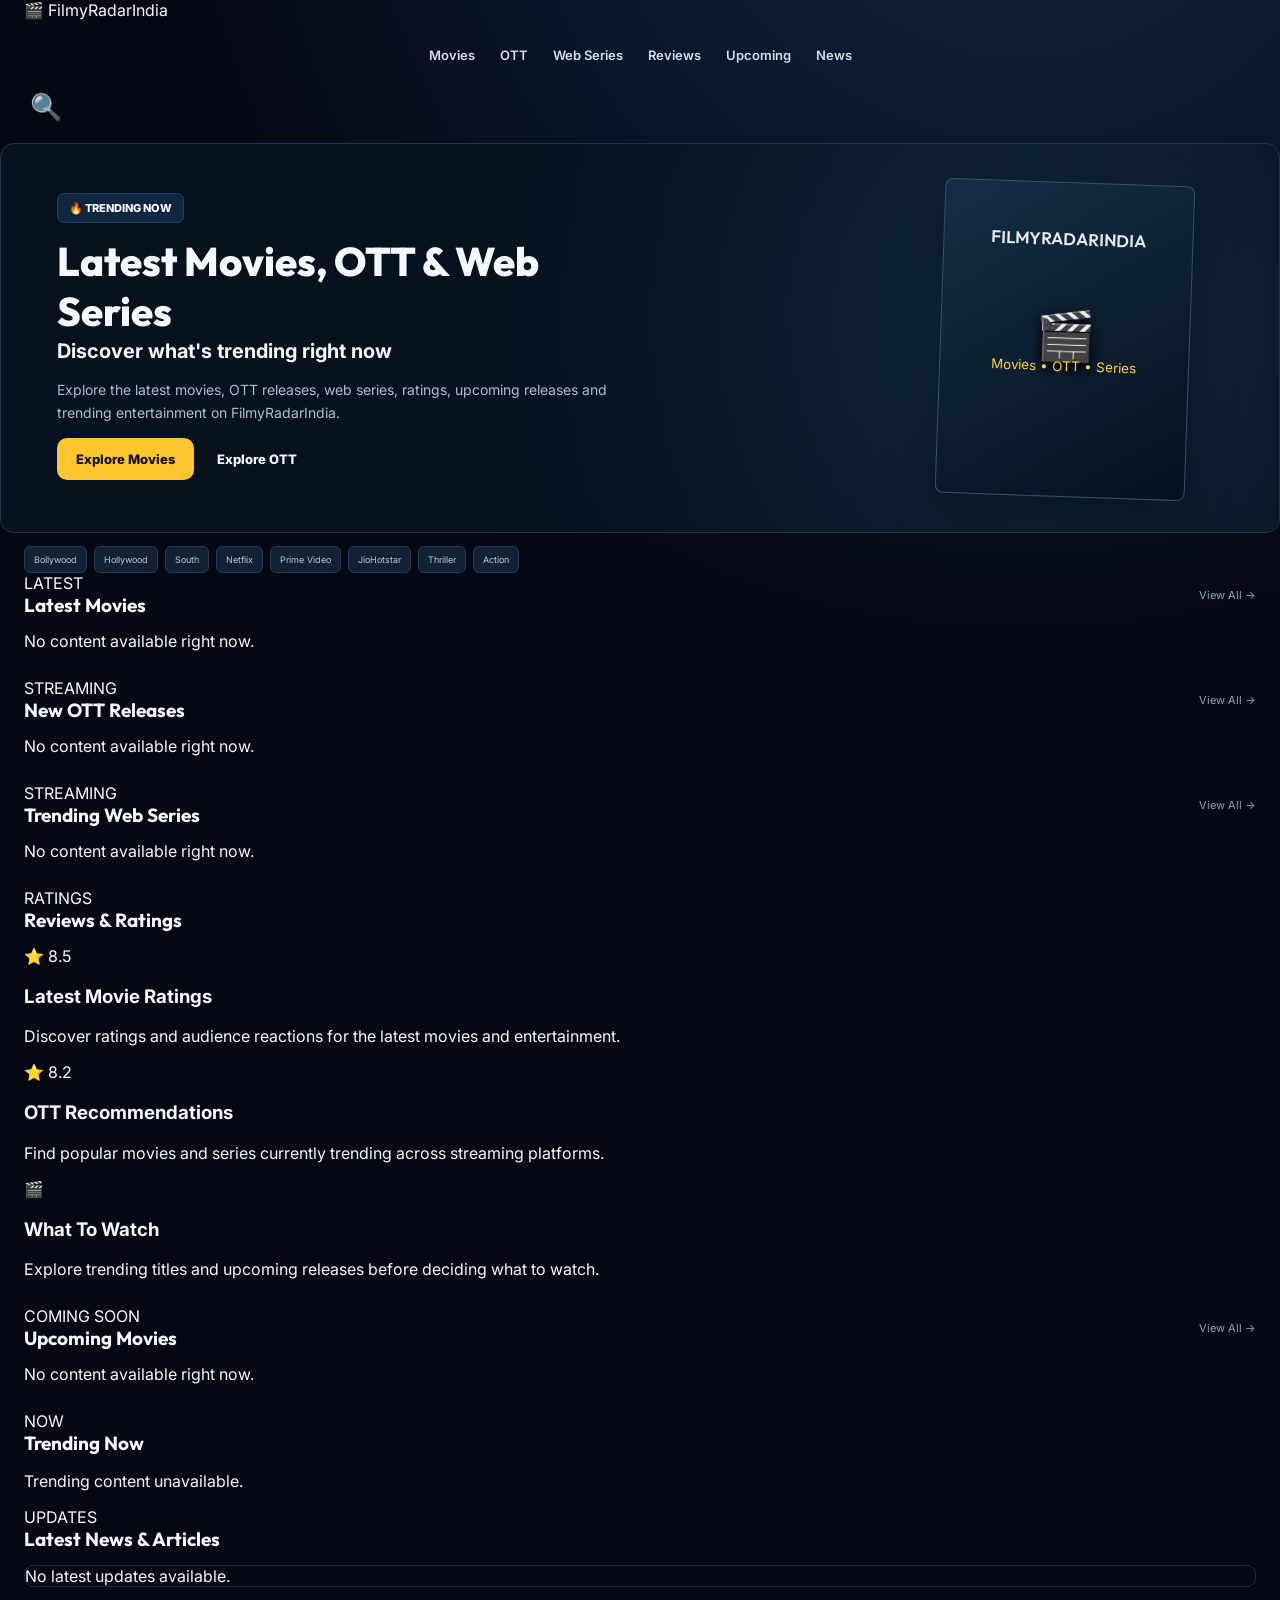
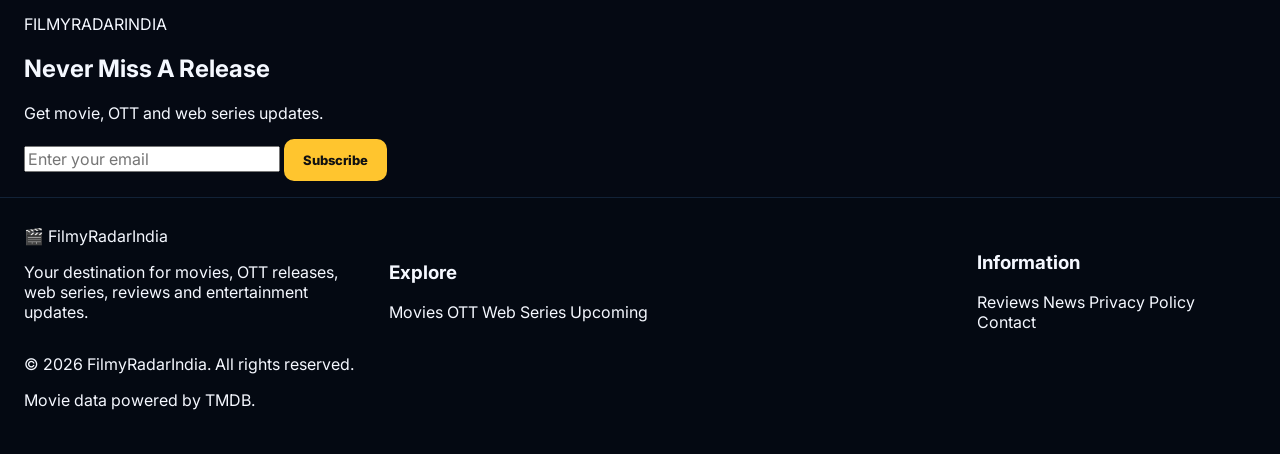
==== commit ae0fee4d: "Update index.html" ====
--- a/index.html
+++ b/index.html
@@ -1,6 +1,8 @@
 <!DOCTYPE html>
 <html lang="en">
+
 <head>
+
   <meta charset="UTF-8">
 
   <meta
@@ -8,19 +10,18 @@
     content="width=device-width, initial-scale=1.0"
   >
 
+  <title>
+    FilmyRadarIndia — Latest Movies, OTT Releases, Web Series & Reviews
+  </title>
+
   <meta
     name="description"
-    content="FilmyRadarIndia brings the latest movies, OTT releases, web series, ratings, reviews, trending entertainment and upcoming releases in one place."
+    content="FilmyRadarIndia brings the latest movies, OTT releases, web series, ratings, reviews, trending entertainment and upcoming releases in India."
   >
 
   <meta
     name="keywords"
-    content="movies, Bollywood, Hollywood, South Indian movies, OTT releases, Netflix, Prime Video, JioHotstar, web series, movie reviews, upcoming movies, FilmyRadarIndia"
-  >
-
-  <meta
-    name="robots"
-    content="index, follow, max-image-preview:large"
+    content="movies, Bollywood movies, OTT releases, web series, movie reviews, Netflix releases, Prime Video, JioHotstar, upcoming movies, Indian cinema"
   >
 
   <meta
@@ -28,28 +29,34 @@
     content="FilmyRadarIndia"
   >
 
+  <meta
+    name="robots"
+    content="index, follow"
+  >
+
   <link
     rel="canonical"
     href="https://filmy-radar-india.vercel.app/"
   >
 
   <!-- Open Graph -->
+
+  <meta
+    property="og:title"
+    content="FilmyRadarIndia — Movies, OTT, Web Series & Reviews"
+  >
+
+  <meta
+    property="og:description"
+    content="Discover latest movies, OTT releases, web series, ratings, reviews and upcoming entertainment."
+  >
+
   <meta
     property="og:type"
     content="website"
   >
 
   <meta
-    property="og:title"
-    content="FilmyRadarIndia — Movies, OTT, Web Series & Reviews"
-  >
-
-  <meta
-    property="og:description"
-    content="Latest movies, OTT releases, web series, ratings, reviews, trending entertainment and upcoming releases."
-  >
-
-  <meta
     property="og:url"
     content="https://filmy-radar-india.vercel.app/"
   >
@@ -59,12 +66,8 @@
     content="FilmyRadarIndia"
   >
 
-  <meta
-    property="og:locale"
-    content="en_IN"
-  >
-
-  <!-- Twitter / X -->
+  <!-- Twitter -->
+
   <meta
     name="twitter:card"
     content="summary_large_image"
@@ -77,14 +80,11 @@
 
   <meta
     name="twitter:description"
-    content="Discover movies, OTT releases, web series, ratings, reviews and upcoming entertainment."
-  >
-
-  <title>
-    FilmyRadarIndia — Movies, OTT, Web Series & Reviews
-  </title>
+    content="Latest movies, OTT releases, web series, ratings and entertainment news."
+  >
 
   <!-- Fonts -->
+
   <link
     rel="preconnect"
     href="https://fonts.googleapis.com"
@@ -107,13 +107,14 @@
   >
 
   <!-- Website Schema -->
+
   <script type="application/ld+json">
   {
     "@context": "https://schema.org",
     "@type": "WebSite",
     "name": "FilmyRadarIndia",
     "url": "https://filmy-radar-india.vercel.app/",
-    "description": "Movies, OTT releases, web series, reviews, trending entertainment and upcoming releases.",
+    "description": "Latest movies, OTT releases, web series, ratings, reviews and entertainment news.",
     "potentialAction": {
       "@type": "SearchAction",
       "target": "https://filmy-radar-india.vercel.app/?search={search_term_string}",
@@ -121,69 +122,1534 @@
     }
   }
   </script>
+
 </head>
+
 
 <body>
 
   <!-- =========================
        HEADER
-  ========================== -->
-
-  <header class="header">
-
-    <div class="container nav">
+  ========================= -->
+
+  <header class="site-header">
+
+    <div class="container nav-wrap">
 
       <a
-        class="brand"
-        href="#home"
+        href="#"
+        class="logo"
         aria-label="FilmyRadarIndia Home"
       >
-
-        <span class="brand-icon">🎬</span>
-
+        <span class="logo-icon">🎬</span>
         <span>
-          <b>FilmyRadar</b>
-          <em>India</em>
-          <small>
-            Movies • Series • OTT • Reviews
-          </small>
+          FilmyRadar<span>India</span>
         </span>
-
       </a>
 
+
+      <nav
+        class="main-nav"
+        id="mainNav"
+      >
+
+        <a href="#movies">Movies</a>
+
+        <a href="#ott">OTT</a>
+
+        <a href="#series">Web Series</a>
+
+        <a href="#reviews">Reviews</a>
+
+        <a href="#upcoming">Upcoming</a>
+
+        <a href="#news">News</a>
+
+      </nav>
+
+
+      <div class="nav-actions">
+
+        <button
+          class="icon-btn"
+          id="searchBtn"
+          type="button"
+          aria-label="Search"
+        >
+          🔍
+        </button>
+
+        <button
+          class="menu-btn"
+          id="menuBtn"
+          type="button"
+          aria-label="Open menu"
+        >
+          ☰
+        </button>
+
+      </div>
+
+    </div>
+
+  </header>
+
+
+  <!-- =========================
+       SEARCH
+  ========================= -->
+
+  <div
+    class="search-bar"
+    id="searchBar"
+  >
+
+    <div class="container search-inner">
+
+      <input
+        id="searchInput"
+        type="search"
+        placeholder="Search movies, series..."
+        autocomplete="off"
+      >
+
       <button
-        class="menu-btn"
-        id="menuBtn"
-        aria-label="Open menu"
+        id="clearSearch"
         type="button"
       >
-        ☰
+        ✕
       </button>
 
-      <nav
-        id="mainNav"
-        aria-label="Main navigation"
-      >
+    </div>
+
+  </div>
+
+
+  <main>
+
+
+    <!-- =========================
+         HERO
+    ========================= -->
+
+    <section class="hero">
+
+      <div class="hero-art"></div>
+
+      <div class="container hero-inner">
+
+        <div class="hero-copy">
+
+          <span class="pill">
+            🔥 TRENDING NOW
+          </span>
+
+          <h1>
+            Latest Movies, OTT & Web Series
+          </h1>
+
+          <h2>
+            Discover what's trending right now
+          </h2>
+
+          <p>
+            Explore the latest movies, OTT releases, web series,
+            ratings, upcoming releases and trending entertainment
+            on FilmyRadarIndia.
+          </p>
+
+          <div class="hero-buttons">
+
+            <a
+              href="#movies"
+              class="btn primary"
+            >
+              Explore Movies
+            </a>
+
+            <a
+              href="#ott"
+              class="btn secondary"
+            >
+              Explore OTT
+            </a>
+
+          </div>
+
+        </div>
+
+
+        <div class="hero-poster">
+
+          <div class="hero-poster-content">
+
+            <span>
+              FILMYRADARINDIA
+            </span>
+
+            <strong>
+              🎬
+            </strong>
+
+            <small>
+              Movies • OTT • Series
+            </small>
+
+          </div>
+
+        </div>
+
+      </div>
+
+    </section>
+
+
+    <!-- =========================
+         CATEGORIES
+    ========================= -->
+
+    <section class="category-section">
+
+      <div class="container">
+
+        <div class="tags">
+
+          <button type="button">
+            Bollywood
+          </button>
+
+          <button type="button">
+            Hollywood
+          </button>
+
+          <button type="button">
+            South
+          </button>
+
+          <button type="button">
+            Netflix
+          </button>
+
+          <button type="button">
+            Prime Video
+          </button>
+
+          <button type="button">
+            JioHotstar
+          </button>
+
+          <button type="button">
+            Thriller
+          </button>
+
+          <button type="button">
+            Action
+          </button>
+
+        </div>
+
+      </div>
+
+    </section>
+
+
+    <!-- =========================
+         MOVIES
+    ========================= -->
+
+    <section
+      class="section"
+      id="movies"
+    >
+
+      <div class="container">
+
+        <div class="section-head">
+
+          <div>
+
+            <span class="section-label">
+              LATEST
+            </span>
+
+            <h2>
+              Latest Movies
+            </h2>
+
+          </div>
+
+          <a href="#movies">
+            View All →
+          </a>
+
+        </div>
+
+
+        <div
+          class="card-grid"
+          id="movieGrid"
+        >
+
+          <!-- SEO FALLBACK -->
+
+          <article class="movie-card">
+
+            <div
+              class="poster fallback-poster poster-one"
+            >
+
+              <span class="badge">
+                Movie
+              </span>
+
+              <div class="poster-content">
+
+                <h3>
+                  Latest Movie Releases
+                </h3>
+
+                <div class="meta">
+
+                  <span>
+                    ⭐ 7.8
+                  </span>
+
+                  <span>
+                    2026
+                  </span>
+
+                </div>
+
+              </div>
+
+            </div>
+
+            <div class="movie-info">
+
+              <h3>
+                Latest Movie Releases
+              </h3>
+
+              <p>
+
+                <span>
+                  ⭐ 7.8
+                </span>
+
+                <span>
+                  Movie
+                </span>
+
+              </p>
+
+            </div>
+
+          </article>
+
+
+          <article class="movie-card">
+
+            <div
+              class="poster fallback-poster poster-two"
+            >
+
+              <span class="badge">
+                Movie
+              </span>
+
+              <div class="poster-content">
+
+                <h3>
+                  Trending Movies
+                </h3>
+
+                <div class="meta">
+
+                  <span>
+                    ⭐ 8.0
+                  </span>
+
+                  <span>
+                    2026
+                  </span>
+
+                </div>
+
+              </div>
+
+            </div>
+
+            <div class="movie-info">
+
+              <h3>
+                Trending Movies
+              </h3>
+
+              <p>
+
+                <span>
+                  ⭐ 8.0
+                </span>
+
+                <span>
+                  Movie
+                </span>
+
+              </p>
+
+            </div>
+
+          </article>
+
+
+          <article class="movie-card">
+
+            <div
+              class="poster fallback-poster poster-three"
+            >
+
+              <span class="badge">
+                Movie
+              </span>
+
+              <div class="poster-content">
+
+                <h3>
+                  Popular Indian Movies
+                </h3>
+
+                <div class="meta">
+
+                  <span>
+                    ⭐ 7.9
+                  </span>
+
+                  <span>
+                    2026
+                  </span>
+
+                </div>
+
+              </div>
+
+            </div>
+
+            <div class="movie-info">
+
+              <h3>
+                Popular Indian Movies
+              </h3>
+
+              <p>
+
+                <span>
+                  ⭐ 7.9
+                </span>
+
+                <span>
+                  Movie
+                </span>
+
+              </p>
+
+            </div>
+
+          </article>
+
+
+          <article class="movie-card">
+
+            <div
+              class="poster fallback-poster poster-four"
+            >
+
+              <span class="badge">
+                Movie
+              </span>
+
+              <div class="poster-content">
+
+                <h3>
+                  New Cinema Releases
+                </h3>
+
+                <div class="meta">
+
+                  <span>
+                    ⭐ 8.1
+                  </span>
+
+                  <span>
+                    2026
+                  </span>
+
+                </div>
+
+              </div>
+
+            </div>
+
+            <div class="movie-info">
+
+              <h3>
+                New Cinema Releases
+              </h3>
+
+              <p>
+
+                <span>
+                  ⭐ 8.1
+                </span>
+
+                <span>
+                  Movie
+                </span>
+
+              </p>
+
+            </div>
+
+          </article>
+
+        </div>
+
+      </div>
+
+    </section>
+
+
+    <!-- =========================
+         OTT
+    ========================= -->
+
+    <section
+      class="section section-alt"
+      id="ott"
+    >
+
+      <div class="container">
+
+        <div class="section-head">
+
+          <div>
+
+            <span class="section-label">
+              STREAMING
+            </span>
+
+            <h2>
+              New OTT Releases
+            </h2>
+
+          </div>
+
+          <a href="#ott">
+            View All →
+          </a>
+
+        </div>
+
+
+        <div
+          class="card-grid"
+          id="ottGrid"
+        >
+
+          <article class="movie-card">
+
+            <div
+              class="poster fallback-poster ott-one"
+            >
+
+              <span class="badge">
+                OTT
+              </span>
+
+              <div class="poster-content">
+
+                <h3>
+                  New OTT Releases
+                </h3>
+
+                <div class="meta">
+
+                  <span>
+                    ⭐ 8.2
+                  </span>
+
+                  <span>
+                    2026
+                  </span>
+
+                </div>
+
+              </div>
+
+            </div>
+
+            <div class="movie-info">
+
+              <h3>
+                New OTT Releases
+              </h3>
+
+              <p>
+                <span>⭐ 8.2</span>
+                <span>OTT</span>
+              </p>
+
+            </div>
+
+          </article>
+
+
+          <article class="movie-card">
+
+            <div
+              class="poster fallback-poster ott-two"
+            >
+
+              <span class="badge">
+                Netflix
+              </span>
+
+              <div class="poster-content">
+
+                <h3>
+                  Netflix Releases
+                </h3>
+
+                <div class="meta">
+
+                  <span>
+                    ⭐ 8.1
+                  </span>
+
+                  <span>
+                    2026
+                  </span>
+
+                </div>
+
+              </div>
+
+            </div>
+
+            <div class="movie-info">
+
+              <h3>
+                Netflix Releases
+              </h3>
+
+              <p>
+                <span>⭐ 8.1</span>
+                <span>OTT</span>
+              </p>
+
+            </div>
+
+          </article>
+
+
+          <article class="movie-card">
+
+            <div
+              class="poster fallback-poster ott-three"
+            >
+
+              <span class="badge">
+                Prime Video
+              </span>
+
+              <div class="poster-content">
+
+                <h3>
+                  Prime Video Releases
+                </h3>
+
+                <div class="meta">
+
+                  <span>
+                    ⭐ 8.0
+                  </span>
+
+                  <span>
+                    2026
+                  </span>
+
+                </div>
+
+              </div>
+
+            </div>
+
+            <div class="movie-info">
+
+              <h3>
+                Prime Video Releases
+              </h3>
+
+              <p>
+                <span>⭐ 8.0</span>
+                <span>OTT</span>
+              </p>
+
+            </div>
+
+          </article>
+
+
+          <article class="movie-card">
+
+            <div
+              class="poster fallback-poster ott-four"
+            >
+
+              <span class="badge">
+                JioHotstar
+              </span>
+
+              <div class="poster-content">
+
+                <h3>
+                  JioHotstar Releases
+                </h3>
+
+                <div class="meta">
+
+                  <span>
+                    ⭐ 7.9
+                  </span>
+
+                  <span>
+                    2026
+                  </span>
+
+                </div>
+
+              </div>
+
+            </div>
+
+            <div class="movie-info">
+
+              <h3>
+                JioHotstar Releases
+              </h3>
+
+              <p>
+                <span>⭐ 7.9</span>
+                <span>OTT</span>
+              </p>
+
+            </div>
+
+          </article>
+
+        </div>
+
+      </div>
+
+    </section>
+
+
+    <!-- =========================
+         SERIES
+    ========================= -->
+
+    <section
+      class="section"
+      id="series"
+    >
+
+      <div class="container">
+
+        <div class="section-head">
+
+          <div>
+
+            <span class="section-label">
+              STREAMING
+            </span>
+
+            <h2>
+              Trending Web Series
+            </h2>
+
+          </div>
+
+          <a href="#series">
+            View All →
+          </a>
+
+        </div>
+
+
+        <div
+          class="card-grid"
+          id="seriesGrid"
+        >
+
+          <article class="movie-card">
+
+            <div
+              class="poster fallback-poster series-one"
+            >
+
+              <span class="badge">
+                Series
+              </span>
+
+              <div class="poster-content">
+
+                <h3>
+                  Trending Web Series
+                </h3>
+
+                <div class="meta">
+
+                  <span>
+                    ⭐ 8.4
+                  </span>
+
+                  <span>
+                    2026
+                  </span>
+
+                </div>
+
+              </div>
+
+            </div>
+
+            <div class="movie-info">
+
+              <h3>
+                Trending Web Series
+              </h3>
+
+              <p>
+                <span>⭐ 8.4</span>
+                <span>Series</span>
+              </p>
+
+            </div>
+
+          </article>
+
+
+          <article class="movie-card">
+
+            <div
+              class="poster fallback-poster series-two"
+            >
+
+              <span class="badge">
+                Series
+              </span>
+
+              <div class="poster-content">
+
+                <h3>
+                  New Web Series
+                </h3>
+
+                <div class="meta">
+
+                  <span>
+                    ⭐ 8.2
+                  </span>
+
+                  <span>
+                    2026
+                  </span>
+
+                </div>
+
+              </div>
+
+            </div>
+
+            <div class="movie-info">
+
+              <h3>
+                New Web Series
+              </h3>
+
+              <p>
+                <span>⭐ 8.2</span>
+                <span>Series</span>
+              </p>
+
+            </div>
+
+          </article>
+
+
+          <article class="movie-card">
+
+            <div
+              class="poster fallback-poster series-three"
+            >
+
+              <span class="badge">
+                Series
+              </span>
+
+              <div class="poster-content">
+
+                <h3>
+                  Popular Indian Series
+                </h3>
+
+                <div class="meta">
+
+                  <span>
+                    ⭐ 8.0
+                  </span>
+
+                  <span>
+                    2026
+                  </span>
+
+                </div>
+
+              </div>
+
+            </div>
+
+            <div class="movie-info">
+
+              <h3>
+                Popular Indian Series
+              </h3>
+
+              <p>
+                <span>⭐ 8.0</span>
+                <span>Series</span>
+              </p>
+
+            </div>
+
+          </article>
+
+
+          <article class="movie-card">
+
+            <div
+              class="poster fallback-poster series-four"
+            >
+
+              <span class="badge">
+                Series
+              </span>
+
+              <div class="poster-content">
+
+                <h3>
+                  Must Watch Series
+                </h3>
+
+                <div class="meta">
+
+                  <span>
+                    ⭐ 7.9
+                  </span>
+
+                  <span>
+                    2026
+                  </span>
+
+                </div>
+
+              </div>
+
+            </div>
+
+            <div class="movie-info">
+
+              <h3>
+                Must Watch Series
+              </h3>
+
+              <p>
+                <span>⭐ 7.9</span>
+                <span>Series</span>
+              </p>
+
+            </div>
+
+          </article>
+
+        </div>
+
+      </div>
+
+    </section>
+
+
+    <!-- =========================
+         REVIEWS
+    ========================= -->
+
+    <section
+      class="section section-alt"
+      id="reviews"
+    >
+
+      <div class="container">
+
+        <div class="section-head">
+
+          <div>
+
+            <span class="section-label">
+              RATINGS
+            </span>
+
+            <h2>
+              Reviews & Ratings
+            </h2>
+
+          </div>
+
+        </div>
+
+
+        <div class="review-grid">
+
+          <article class="review-card">
+
+            <div class="review-score">
+              ⭐ 8.5
+            </div>
+
+            <h3>
+              Latest Movie Ratings
+            </h3>
+
+            <p>
+              Discover ratings and audience reactions
+              for the latest movies and entertainment.
+            </p>
+
+          </article>
+
+
+          <article class="review-card">
+
+            <div class="review-score">
+              ⭐ 8.2
+            </div>
+
+            <h3>
+              OTT Recommendations
+            </h3>
+
+            <p>
+              Find popular movies and series currently
+              trending across streaming platforms.
+            </p>
+
+          </article>
+
+
+          <article class="review-card">
+
+            <div class="review-score">
+              🎬
+            </div>
+
+            <h3>
+              What To Watch
+            </h3>
+
+            <p>
+              Explore trending titles and upcoming
+              releases before deciding what to watch.
+            </p>
+
+          </article>
+
+        </div>
+
+      </div>
+
+    </section>
+
+
+    <!-- =========================
+         UPCOMING
+    ========================= -->
+
+    <section
+      class="section"
+      id="upcoming"
+    >
+
+      <div class="container">
+
+        <div class="section-head">
+
+          <div>
+
+            <span class="section-label">
+              COMING SOON
+            </span>
+
+            <h2>
+              Upcoming Movies
+            </h2>
+
+          </div>
+
+          <a href="#upcoming">
+            View All →
+          </a>
+
+        </div>
+
+
+        <div
+          class="card-grid"
+          id="upcomingGrid"
+        >
+
+          <article class="movie-card">
+
+            <div
+              class="poster fallback-poster upcoming-one"
+            >
+
+              <span class="badge">
+                Upcoming
+              </span>
+
+              <div class="poster-content">
+
+                <h3>
+                  Upcoming Movies
+                </h3>
+
+                <div class="meta">
+
+                  <span>
+                    📅 2026
+                  </span>
+
+                </div>
+
+              </div>
+
+            </div>
+
+            <div class="movie-info">
+
+              <h3>
+                Upcoming Movies
+              </h3>
+
+              <p>
+                <span>📅 2026</span>
+                <span>Upcoming</span>
+              </p>
+
+            </div>
+
+          </article>
+
+
+          <article class="movie-card">
+
+            <div
+              class="poster fallback-poster upcoming-two"
+            >
+
+              <span class="badge">
+                Upcoming
+              </span>
+
+              <div class="poster-content">
+
+                <h3>
+                  Upcoming Releases
+                </h3>
+
+                <div class="meta">
+
+                  <span>
+                    📅 2026
+                  </span>
+
+                </div>
+
+              </div>
+
+            </div>
+
+            <div class="movie-info">
+
+              <h3>
+                Upcoming Releases
+              </h3>
+
+              <p>
+                <span>📅 2026</span>
+                <span>Upcoming</span>
+              </p>
+
+            </div>
+
+          </article>
+
+        </div>
+
+      </div>
+
+    </section>
+
+
+    <!-- =========================
+         TRENDING + NEWS
+    ========================= -->
+
+    <section
+      class="section section-alt"
+    >
+
+      <div class="container two-column">
+
+
+        <!-- TRENDING -->
+
+        <div>
+
+          <div class="section-head">
+
+            <div>
+
+              <span class="section-label">
+                NOW
+              </span>
+
+              <h2>
+                Trending Now
+              </h2>
+
+            </div>
+
+          </div>
+
+
+          <div
+            class="trending-list"
+            id="trendingList"
+          >
+
+            <div class="trending-item">
+
+              <div class="trend-number">
+                01
+              </div>
+
+              <div class="mini-poster">
+                🎬
+              </div>
+
+              <div class="trend-info">
+
+                <h3>
+                  Trending Movies & Series
+                </h3>
+
+                <p>
+                  ⭐ 8.2 · Popular
+                </p>
+
+              </div>
+
+            </div>
+
+
+            <div class="trending-item">
+
+              <div class="trend-number">
+                02
+              </div>
+
+              <div class="mini-poster">
+                📺
+              </div>
+
+              <div class="trend-info">
+
+                <h3>
+                  Latest OTT Titles
+                </h3>
+
+                <p>
+                  ⭐ 8.0 · OTT
+                </p>
+
+              </div>
+
+            </div>
+
+
+            <div class="trending-item">
+
+              <div class="trend-number">
+                03
+              </div>
+
+              <div class="mini-poster">
+                🍿
+              </div>
+
+              <div class="trend-info">
+
+                <h3>
+                  Popular Entertainment
+                </h3>
+
+                <p>
+                  ⭐ 7.9 · Trending
+                </p>
+
+              </div>
+
+            </div>
+
+          </div>
+
+        </div>
+
+
+        <!-- NEWS -->
+
+        <div id="news">
+
+          <div class="section-head">
+
+            <div>
+
+              <span class="section-label">
+                UPDATES
+              </span>
+
+              <h2>
+                Latest News & Articles
+              </h2>
+
+            </div>
+
+          </div>
+
+
+          <div
+            class="news-list"
+            id="newsList"
+          >
+
+            <article class="news-item">
+
+              <div class="news-thumb">
+                🎬
+              </div>
+
+              <div class="news-content">
+
+                <span class="news-tag">
+                  Movies
+                </span>
+
+                <h3>
+                  Latest Movie Releases & Updates
+                </h3>
+
+                <p>
+                  Stay updated with the latest movie
+                  releases and entertainment news.
+                </p>
+
+              </div>
+
+            </article>
+
+
+            <article class="news-item">
+
+              <div class="news-thumb">
+                📺
+              </div>
+
+              <div class="news-content">
+
+                <span class="news-tag">
+                  OTT
+                </span>
+
+                <h3>
+                  New OTT Releases This Week
+                </h3>
+
+                <p>
+                  Discover what's new across popular
+                  streaming platforms.
+                </p>
+
+              </div>
+
+            </article>
+
+
+            <article class="news-item">
+
+              <div class="news-thumb">
+                ⭐
+              </div>
+
+              <div class="news-content">
+
+                <span class="news-tag">
+                  Reviews
+                </span>
+
+                <h3>
+                  Movie Ratings & Audience Reviews
+                </h3>
+
+                <p>
+                  Check ratings and audience reactions
+                  before you watch.
+                </p>
+
+              </div>
+
+            </article>
+
+          </div>
+
+        </div>
+
+      </div>
+
+    </section>
+
+
+    <!-- =========================
+         NEWSLETTER
+    ========================= -->
+
+    <section class="newsletter">
+
+      <div class="container newsletter-inner">
+
+        <div>
+
+          <span class="section-label">
+            FILMYRADARINDIA
+          </span>
+
+          <h2>
+            Never Miss A Release
+          </h2>
+
+          <p>
+            Get movie, OTT and web series updates.
+          </p>
+
+        </div>
+
+
+        <form
+          id="subscribeForm"
+        >
+
+          <input
+            type="email"
+            placeholder="Enter your email"
+            required
+          >
+
+          <button
+            type="submit"
+            class="btn primary"
+          >
+            Subscribe
+          </button>
+
+        </form>
+
+
+        <p
+          class="subscribe-msg"
+          id="subscribeMsg"
+        ></p>
+
+      </div>
+
+    </section>
+
+  </main>
+
+
+  <!-- =========================
+       FOOTER
+  ========================= -->
+
+  <footer class="footer">
+
+    <div class="container footer-grid">
+
+      <div>
 
         <a
-          class="active"
-          href="#home"
+          href="#"
+          class="logo"
         >
-          Home
+          🎬 FilmyRadar<span>India</span>
         </a>
+
+        <p>
+          Your destination for movies, OTT releases,
+          web series, reviews and entertainment updates.
+        </p>
+
+      </div>
+
+
+      <div>
+
+        <h3>
+          Explore
+        </h3>
 
         <a href="#movies">
           Movies
         </a>
 
         <a href="#ott">
-          OTT Releases
+          OTT
         </a>
 
         <a href="#series">
           Web Series
         </a>
 
+        <a href="#upcoming">
+          Upcoming
+        </a>
+
+      </div>
+
+
+      <div>
+
+        <h3>
+          Information
+        </h3>
+
         <a href="#reviews">
           Reviews
         </a>
@@ -192,697 +1658,8 @@
           News
         </a>
 
-        <a href="#upcoming">
-          Upcoming
-        </a>
-
-      </nav>
-
-      <div class="nav-actions">
-
-        <button
-          class="icon-btn"
-          id="searchBtn"
-          aria-label="Search"
-          type="button"
-        >
-          ⌕
-        </button>
-
-        <a
-          href="#"
-          aria-label="YouTube"
-        >
-          ▶
-        </a>
-
-        <a
-          href="#"
-          aria-label="Instagram"
-        >
-          ◎
-        </a>
-
-        <a
-          href="#"
-          aria-label="Telegram"
-        >
-          ➤
-        </a>
-
-      </div>
-
-    </div>
-
-    <!-- SEARCH -->
-
-    <div
-      class="search-bar"
-      id="searchBar"
-    >
-
-      <div class="container search-inner">
-
-        <input
-          id="searchInput"
-          type="search"
-          placeholder="Search movies, series, OTT platforms..."
-          autocomplete="off"
-          aria-label="Search movies and series"
-        >
-
-        <button
-          id="clearSearch"
-          type="button"
-        >
-          Clear
-        </button>
-
-      </div>
-
-    </div>
-
-  </header>
-
-
-  <!-- =========================
-       MAIN
-  ========================== -->
-
-  <main id="home">
-
-    <!-- HERO -->
-
-    <section
-      class="hero container"
-      aria-label="Featured entertainment"
-    >
-
-      <div class="hero-copy">
-
-        <span class="pill">
-          🔥 TRENDING NOW
-        </span>
-
-        <h1>
-          The Family Man
-          <span>S3</span>
-        </h1>
-
-        <h2>
-          Latest movies, OTT & web series
-        </h2>
-
-        <p>
-          Discover what to watch next — latest movies,
-          OTT releases, web series, reviews, ratings,
-          trending entertainment and upcoming releases,
-          all in one place.
-        </p>
-
-        <div class="hero-actions">
-
-          <a
-            class="btn primary"
-            href="#ott"
-          >
-            Explore OTT Releases →
-          </a>
-
-          <a
-            class="btn ghost"
-            href="#movies"
-          >
-            Browse Movies
-          </a>
-
-        </div>
-
-        <div
-          class="dots"
-          aria-hidden="true"
-        >
-          <i class="on"></i>
-          <i></i>
-          <i></i>
-          <i></i>
-          <i></i>
-        </div>
-
-      </div>
-
-
-      <div class="hero-art">
-
-        <div class="hero-glow"></div>
-
-        <div class="hero-poster">
-
-          <div class="poster-top">
-            THE
-          </div>
-
-          <strong>
-            FAMILY<br>
-            MAN
-          </strong>
-
-          <span>
-            SEASON 3
-          </span>
-
-        </div>
-
-        <div
-          class="hero-person"
-          aria-hidden="true"
-        >
-          ★
-        </div>
-
-      </div>
-
-    </section>
-
-
-    <!-- QUICK CATEGORIES -->
-
-    <section
-      class="container quick-grid"
-      aria-label="Quick categories"
-    >
-
-      <a href="#movies">
-        <span>🎞️</span>
-        <b>Movies</b>
-      </a>
-
-      <a href="#ott">
-        <span>📺</span>
-        <b>OTT Releases</b>
-      </a>
-
-      <a href="#series">
-        <span>🎬</span>
-        <b>Web Series</b>
-      </a>
-
-      <a href="#reviews">
-        <span>⭐</span>
-        <b>Reviews</b>
-      </a>
-
-      <a href="#trending">
-        <span>🔥</span>
-        <b>Trending</b>
-      </a>
-
-      <a href="#upcoming">
-        <span>📅</span>
-        <b>Upcoming</b>
-      </a>
-
-      <a href="#news">
-        <span>🔔</span>
-        <b>Hot News</b>
-      </a>
-
-    </section>
-
-
-    <!-- CONTENT LAYOUT -->
-
-    <div class="container content-layout">
-
-      <div class="main-content">
-
-
-        <!-- MOVIES -->
-
-        <section
-          class="section"
-          id="movies"
-        >
-
-          <div class="section-head">
-
-            <h2>
-              🎞️ Latest Movies
-            </h2>
-
-            <a href="#">
-              View All →
-            </a>
-
-          </div>
-
-          <div
-            class="card-grid"
-            id="movieGrid"
-          ></div>
-
-        </section>
-
-
-        <!-- OTT -->
-
-        <section
-          class="section"
-          id="ott"
-        >
-
-          <div class="section-head">
-
-            <h2>
-              📺 OTT Releases
-            </h2>
-
-            <a href="#">
-              View All →
-            </a>
-
-          </div>
-
-          <div
-            class="card-grid"
-            id="ottGrid"
-          ></div>
-
-        </section>
-
-
-        <!-- WEB SERIES -->
-
-        <section
-          class="section"
-          id="series"
-        >
-
-          <div class="section-head">
-
-            <h2>
-              🎬 Web Series
-            </h2>
-
-            <a href="#">
-              View All →
-            </a>
-
-          </div>
-
-          <div
-            class="card-grid"
-            id="seriesGrid"
-          ></div>
-
-        </section>
-
-
-        <!-- REVIEWS -->
-
-        <section
-          class="section"
-          id="reviews"
-        >
-
-          <div class="section-head">
-
-            <h2>
-              ⭐ Reviews & Ratings
-            </h2>
-
-            <a href="#">
-              View All →
-            </a>
-
-          </div>
-
-          <div class="review-intro">
-
-            <h3>
-              Find Your Next Watch
-            </h3>
-
-            <p>
-              Explore movie and series ratings,
-              discover what's trending and decide
-              what to watch next.
-            </p>
-
-            <div class="review-points">
-
-              <span>
-                ⭐ TMDB Ratings
-              </span>
-
-              <span>
-                🎬 Movies
-              </span>
-
-              <span>
-                📺 Web Series
-              </span>
-
-              <span>
-                🔥 Trending
-              </span>
-
-            </div>
-
-          </div>
-
-        </section>
-
-
-        <!-- UPCOMING -->
-
-        <section
-          class="section"
-          id="upcoming"
-        >
-
-          <div class="section-head">
-
-            <h2>
-              📅 Upcoming Releases
-            </h2>
-
-            <a href="#">
-              View All →
-            </a>
-
-          </div>
-
-          <div
-            class="card-grid"
-            id="upcomingGrid"
-          ></div>
-
-        </section>
-
-
-        <!-- NEWS -->
-
-        <section
-          class="section"
-          id="news"
-        >
-
-          <div class="section-head">
-
-            <h2>
-              📰 Latest News & Articles
-            </h2>
-
-            <a href="#">
-              View All →
-            </a>
-
-          </div>
-
-          <div
-            class="news-list"
-            id="newsList"
-          ></div>
-
-        </section>
-
-      </div>
-
-
-      <!-- =========================
-           SIDEBAR
-      ========================== -->
-
-      <aside class="sidebar">
-
-
-        <!-- TRENDING -->
-
-        <section
-          class="side-card"
-          id="trending"
-        >
-
-          <div class="side-head">
-
-            <h2>
-              🔥 Trending Now
-            </h2>
-
-          </div>
-
-          <div id="trendingList"></div>
-
-        </section>
-
-
-        <!-- SUBSCRIBE -->
-
-        <section class="side-card subscribe">
-
-          <h2>
-            ✉️ Get Latest Updates
-          </h2>
-
-          <p>
-            Movie, series, OTT releases & more
-            directly in your inbox.
-          </p>
-
-          <form id="subscribeForm">
-
-            <input
-              type="email"
-              required
-              placeholder="Enter your email address"
-              aria-label="Email address"
-            >
-
-            <button
-              class="btn primary"
-              type="submit"
-            >
-              Subscribe
-            </button>
-
-          </form>
-
-          <small id="subscribeMsg"></small>
-
-        </section>
-
-
-        <!-- SOCIAL -->
-
-        <section class="side-card">
-
-          <h2>
-            📱 Follow Us
-          </h2>
-
-          <div class="social-list">
-
-            <a href="#">
-              <span>▶</span>
-              YouTube
-              <b>Subscribe →</b>
-            </a>
-
-            <a href="#">
-              <span>◎</span>
-              Instagram
-              <b>Follow →</b>
-            </a>
-
-            <a href="#">
-              <span>➤</span>
-              Telegram
-              <b>Join Channel →</b>
-            </a>
-
-          </div>
-
-        </section>
-
-
-        <!-- CATEGORIES -->
-
-        <section class="side-card">
-
-          <h2>
-            Popular Categories
-          </h2>
-
-          <div class="tags">
-
-            <button>
-              Bollywood
-            </button>
-
-            <button>
-              Hollywood
-            </button>
-
-            <button>
-              South Indian
-            </button>
-
-            <button>
-              Web Series
-            </button>
-
-            <button>
-              Netflix
-            </button>
-
-            <button>
-              Prime Video
-            </button>
-
-            <button>
-              JioHotstar
-            </button>
-
-            <button>
-              ZEE5
-            </button>
-
-            <button>
-              SonyLIV
-            </button>
-
-          </div>
-
-        </section>
-
-      </aside>
-
-    </div>
-
-
-    <!-- =========================
-         CTA
-    ========================== -->
-
-    <section class="container cta">
-
-      <div>
-
-        <span class="brand-icon">
-          🎬
-        </span>
-
-        <div>
-
-          <h2>
-            Stay Updated with FilmyRadarIndia
-          </h2>
-
-          <p>
-            Movies • Series • OTT • Reviews • News
-          </p>
-
-        </div>
-
-      </div>
-
-      <div class="cta-buttons">
-
-        <a
-          class="btn primary"
-          href="#"
-        >
-          ◎ Follow on Instagram
-        </a>
-
-        <a
-          class="btn ghost"
-          href="#"
-        >
-          ➤ Join Telegram
-        </a>
-
-      </div>
-
-    </section>
-
-  </main>
-
-
-  <!-- =========================
-       FOOTER
-  ========================== -->
-
-  <footer>
-
-    <div class="container footer-grid">
-
-
-      <div class="footer-brand">
-
-        <a
-          class="brand"
-          href="#home"
-        >
-
-          <span class="brand-icon">
-            🎬
-          </span>
-
-          <span>
-
-            <b>
-              FilmyRadar
-            </b>
-
-            <em>
-              India
-            </em>
-
-            <small>
-              Your Ultimate Movie & OTT Guide
-            </small>
-
-          </span>
-
-        </a>
-
-      </div>
-
-
-      <div class="footer-links">
-
-        <a href="#home">
-          Home
-        </a>
-
-        <a href="#movies">
-          Movies
-        </a>
-
-        <a href="#ott">
-          OTT Releases
-        </a>
-
-        <a href="#series">
-          Web Series
-        </a>
-
-        <a href="#reviews">
-          Reviews
-        </a>
-
-        <a href="#news">
-          News
-        </a>
-
-        <a href="#upcoming">
-          Upcoming
-        </a>
-
         <a href="#">
-          About Us
+          Privacy Policy
         </a>
 
         <a href="#">
@@ -891,44 +1668,34 @@
 
       </div>
 
-
-      <div class="copyright">
-
-        © 2026 FilmyRadarIndia.
-        All rights reserved.
-
-        <br>
-
-        <a href="#">
-          Privacy Policy
-        </a>
-
-        ·
-
-        <a href="#">
-          Disclaimer
-        </a>
-
-      </div>
-
     </div>
 
+
+    <div class="container footer-bottom">
+
+      <p>
+        © 2026 FilmyRadarIndia. All rights reserved.
+      </p>
+
+      <p>
+        Movie data powered by TMDB.
+      </p>
+
+    </div>
+
   </footer>
 
 
-  <!-- TOAST -->
+  <!-- Toast -->
 
   <div
     class="toast"
     id="toast"
-    role="status"
-    aria-live="polite"
   ></div>
 
 
-  <!-- JAVASCRIPT -->
-
   <script src="script.js"></script>
 
 </body>
+
 </html>
--- a/styles.css
+++ b/styles.css
@@ -20,3 +20,475 @@
 @media(max-width:1050px){nav{gap:14px}.nav-actions a{display:none}.quick-grid{grid-template-columns:repeat(4,1fr)}.content-layout{grid-template-columns:1fr}.sidebar{display:grid;grid-template-columns:repeat(2,1fr)}.card-grid{grid-template-columns:repeat(4,1fr)}.hero-art{opacity:.65}}
 @media(max-width:760px){.container{width:min(100% - 24px,680px)}.nav{height:64px}.brand{min-width:0}.brand small{display:none}.menu-btn{display:block;margin-left:auto}nav{position:absolute;left:12px;right:12px;top:65px;display:none;flex-direction:column;align-items:stretch;gap:0;background:#091321;border:1px solid #1c3048;border-radius:10px;padding:8px;box-shadow:var(--shadow)}nav.open{display:flex}nav a{padding:12px}.nav-actions{display:none}.hero{height:500px}.hero-copy{width:100%;padding:30px 22px;align-self:flex-start;margin-top:20px}.hero h1{font-size:34px}.hero-art{width:100%;opacity:.35}.hero-poster{right:7%;top:155px;width:190px;height:250px}.hero-poster strong{font-size:37px;margin-top:48px}.quick-grid{grid-template-columns:repeat(3,1fr)}.card-grid{grid-template-columns:repeat(2,1fr)}.poster{height:235px}.sidebar{display:flex}.cta{flex-direction:column;align-items:flex-start;gap:15px}.cta-buttons{width:100%}.cta-buttons .btn{flex:1}.footer-grid{grid-template-columns:1fr}.copyright{text-align:left}.footer-links{gap:11px}.news-item{grid-template-columns:95px 1fr}.news-thumb{height:72px}}
 @media(max-width:430px){.quick-grid{grid-template-columns:repeat(2,1fr)}.hero-actions{flex-direction:column}.hero-actions .btn{text-align:center}.card-grid{gap:9px}.poster{height:210px}.poster-title{font-size:20px}.section-head h2{font-size:17px}.cta-buttons{flex-direction:column}.news-item{grid-template-columns:1fr}.news-thumb{height:100px}}
+
+
+/* =========================
+   CLICKABLE CARDS
+========================= */
+
+.clickable-card {
+  cursor: pointer;
+  transition:
+    transform .25s ease,
+    border-color .25s ease,
+    box-shadow .25s ease;
+}
+
+.clickable-card:hover {
+  transform: translateY(-5px);
+}
+
+.movie-card.clickable-card:hover .poster {
+  border-color: var(--blue);
+  box-shadow: 0 15px 35px rgba(0,0,0,.35);
+}
+
+.clickable-card:focus {
+  outline: 2px solid var(--blue);
+  outline-offset: 3px;
+}
+
+
+/* =========================
+   POSTER OVERLAY
+========================= */
+
+.poster-overlay {
+  position: absolute;
+  inset: 0;
+  z-index: 1;
+  background:
+    linear-gradient(
+      to bottom,
+      rgba(0,0,0,.05) 20%,
+      rgba(0,0,0,.82) 100%
+    );
+  pointer-events: none;
+}
+
+.poster-content {
+  position: relative;
+  z-index: 2;
+  width: 100%;
+}
+
+.poster-content h3 {
+  margin: 0 0 8px;
+  color: #fff;
+  font: 700 15px/1.2 Outfit, sans-serif;
+  text-shadow: 0 2px 8px #000;
+}
+
+.poster-content .meta {
+  display: flex;
+  justify-content: space-between;
+  gap: 8px;
+  color: #d5deea;
+  font-size: 10px;
+}
+
+
+/* =========================
+   TRENDING CLICK EFFECT
+========================= */
+
+.trending-item.clickable-card {
+  display: grid;
+  grid-template-columns: 25px 43px 1fr;
+  gap: 9px;
+  align-items: center;
+  padding: 9px 0;
+  border-bottom: 1px solid #152438;
+  transition: .2s ease;
+}
+
+.trending-item.clickable-card:last-child {
+  border-bottom: 0;
+}
+
+.trending-item.clickable-card:hover {
+  transform: translateX(4px);
+}
+
+.trend-number {
+  width: 23px;
+  height: 23px;
+  border-radius: 50%;
+  background: #e62b2b;
+  display: grid;
+  place-items: center;
+  font-size: 11px;
+  font-weight: 800;
+}
+
+.trend-info h3 {
+  margin: 0;
+  font-size: 11px;
+  line-height: 1.25;
+}
+
+.trend-info p {
+  margin: 3px 0 0;
+  color: #71859e;
+  font-size: 9px;
+}
+
+
+/* =========================
+   NEWS CLICK EFFECT
+========================= */
+
+.news-item.clickable-card {
+  transition: background .2s ease;
+}
+
+.news-item.clickable-card:hover {
+  background: #0d1b2d;
+  transform: none;
+}
+
+.news-content h3 {
+  color: var(--text);
+}
+
+.news-tag {
+  display: inline-block;
+  color: #8eb8ff !important;
+}
+
+
+/* =========================
+   MOVIE DETAILS MODAL
+========================= */
+
+body.modal-open {
+  overflow: hidden;
+}
+
+.movie-modal {
+  position: fixed;
+  inset: 0;
+  z-index: 9999;
+
+  display: none;
+
+  align-items: center;
+  justify-content: center;
+
+  padding: 20px;
+}
+
+.movie-modal.open {
+  display: flex;
+}
+
+
+/* Background */
+
+.movie-modal-backdrop {
+  position: absolute;
+  inset: 0;
+
+  background: rgba(0,0,0,.80);
+
+  backdrop-filter: blur(10px);
+}
+
+
+/* Main box */
+
+.movie-modal-content {
+  position: relative;
+  z-index: 2;
+
+  width: min(900px, 100%);
+  max-height: 90vh;
+
+  overflow: auto;
+
+  border: 1px solid #263d57;
+  border-radius: 18px;
+
+  background-color: #080f1b;
+  background-size: cover;
+  background-position: center;
+
+  box-shadow:
+    0 30px 100px rgba(0,0,0,.65);
+
+  animation:
+    movieModalIn .25s ease;
+}
+
+
+/* Animation */
+
+@keyframes movieModalIn {
+
+  from {
+    opacity: 0;
+    transform:
+      translateY(20px)
+      scale(.97);
+  }
+
+  to {
+    opacity: 1;
+    transform:
+      translateY(0)
+      scale(1);
+  }
+
+}
+
+
+/* Close */
+
+.movie-modal-close {
+  position: absolute;
+
+  top: 15px;
+  right: 15px;
+
+  z-index: 10;
+
+  width: 42px;
+  height: 42px;
+
+  border: 1px solid
+    rgba(255,255,255,.15);
+
+  border-radius: 50%;
+
+  background:
+    rgba(0,0,0,.60);
+
+  color: #fff;
+
+  font-size: 28px;
+  line-height: 1;
+
+  cursor: pointer;
+
+  transition: .2s ease;
+}
+
+.movie-modal-close:hover {
+  background:
+    rgba(255,255,255,.14);
+
+  transform: rotate(90deg);
+}
+
+
+/* Modal layout */
+
+.movie-modal-hero {
+  display: grid;
+
+  grid-template-columns:
+    250px 1fr;
+
+  gap: 30px;
+
+  padding: 40px;
+
+  background:
+    linear-gradient(
+      90deg,
+      rgba(5,9,19,.98),
+      rgba(5,9,19,.90)
+    );
+}
+
+
+/* Poster */
+
+.movie-modal-poster {
+  min-height: 360px;
+
+  border-radius: 12px;
+
+  border: 1px solid #263d57;
+
+  background-color: #111;
+
+  background-repeat: no-repeat;
+
+  background-size: cover;
+
+  background-position: center;
+
+  box-shadow:
+    0 20px 50px rgba(0,0,0,.45);
+}
+
+
+/* Information */
+
+.movie-modal-info {
+  align-self: center;
+}
+
+.movie-modal-badge {
+  display: inline-block;
+
+  padding: 6px 11px;
+
+  border-radius: 999px;
+
+  background:
+    rgba(77,141,255,.15);
+
+  border: 1px solid
+    rgba(77,141,255,.35);
+
+  color: #8eb8ff;
+
+  font-size: 11px;
+  font-weight: 800;
+
+  text-transform: uppercase;
+}
+
+.movie-modal-info h2 {
+  margin: 14px 0;
+
+  color: var(--text);
+
+  font:
+    800 clamp(28px, 4vw, 46px)/1.05
+    Outfit,
+    sans-serif;
+}
+
+.movie-modal-meta {
+  display: flex;
+  flex-wrap: wrap;
+
+  gap: 9px;
+
+  margin-bottom: 20px;
+}
+
+.movie-modal-meta span {
+  padding: 7px 11px;
+
+  border-radius: 7px;
+
+  background:
+    rgba(255,255,255,.06);
+
+  border: 1px solid
+    rgba(255,255,255,.07);
+
+  color: #b7c4d5;
+
+  font-size: 12px;
+}
+
+.movie-modal-overview {
+  max-width: 620px;
+
+  margin: 0;
+
+  color: #c3cedd;
+
+  font-size: 14px;
+
+  line-height: 1.8;
+}
+
+.movie-modal-actions {
+  margin-top: 25px;
+}
+
+
+/* =========================
+   MODAL SCROLLBAR
+========================= */
+
+.movie-modal-content::-webkit-scrollbar {
+  width: 7px;
+}
+
+.movie-modal-content::-webkit-scrollbar-track {
+  background: #07101c;
+}
+
+.movie-modal-content::-webkit-scrollbar-thumb {
+  background: #263d57;
+  border-radius: 10px;
+}
+
+
+/* =========================
+   MOBILE MODAL
+========================= */
+
+@media (max-width:700px) {
+
+  .movie-modal {
+    padding: 10px;
+  }
+
+  .movie-modal-content {
+    max-height: 94vh;
+    border-radius: 14px;
+  }
+
+  .movie-modal-hero {
+    grid-template-columns: 1fr;
+
+    gap: 20px;
+
+    padding: 28px 20px;
+  }
+
+  .movie-modal-poster {
+    width: 170px;
+    min-height: 250px;
+
+    margin: 0 auto;
+  }
+
+  .movie-modal-info h2 {
+    font-size: 30px;
+  }
+
+  .movie-modal-overview {
+    font-size: 13px;
+    line-height: 1.7;
+  }
+
+}
+
+
+/* =========================
+   VERY SMALL SCREEN
+========================= */
+
+@media (max-width:430px) {
+
+  .movie-modal {
+    padding: 7px;
+  }
+
+  .movie-modal-hero {
+    padding: 22px 15px;
+  }
+
+  .movie-modal-poster {
+    width: 145px;
+    min-height: 215px;
+  }
+
+  .movie-modal-info h2 {
+    font-size: 26px;
+  }
+
+  .movie-modal-meta span {
+    font-size: 10px;
+  }
+
+}
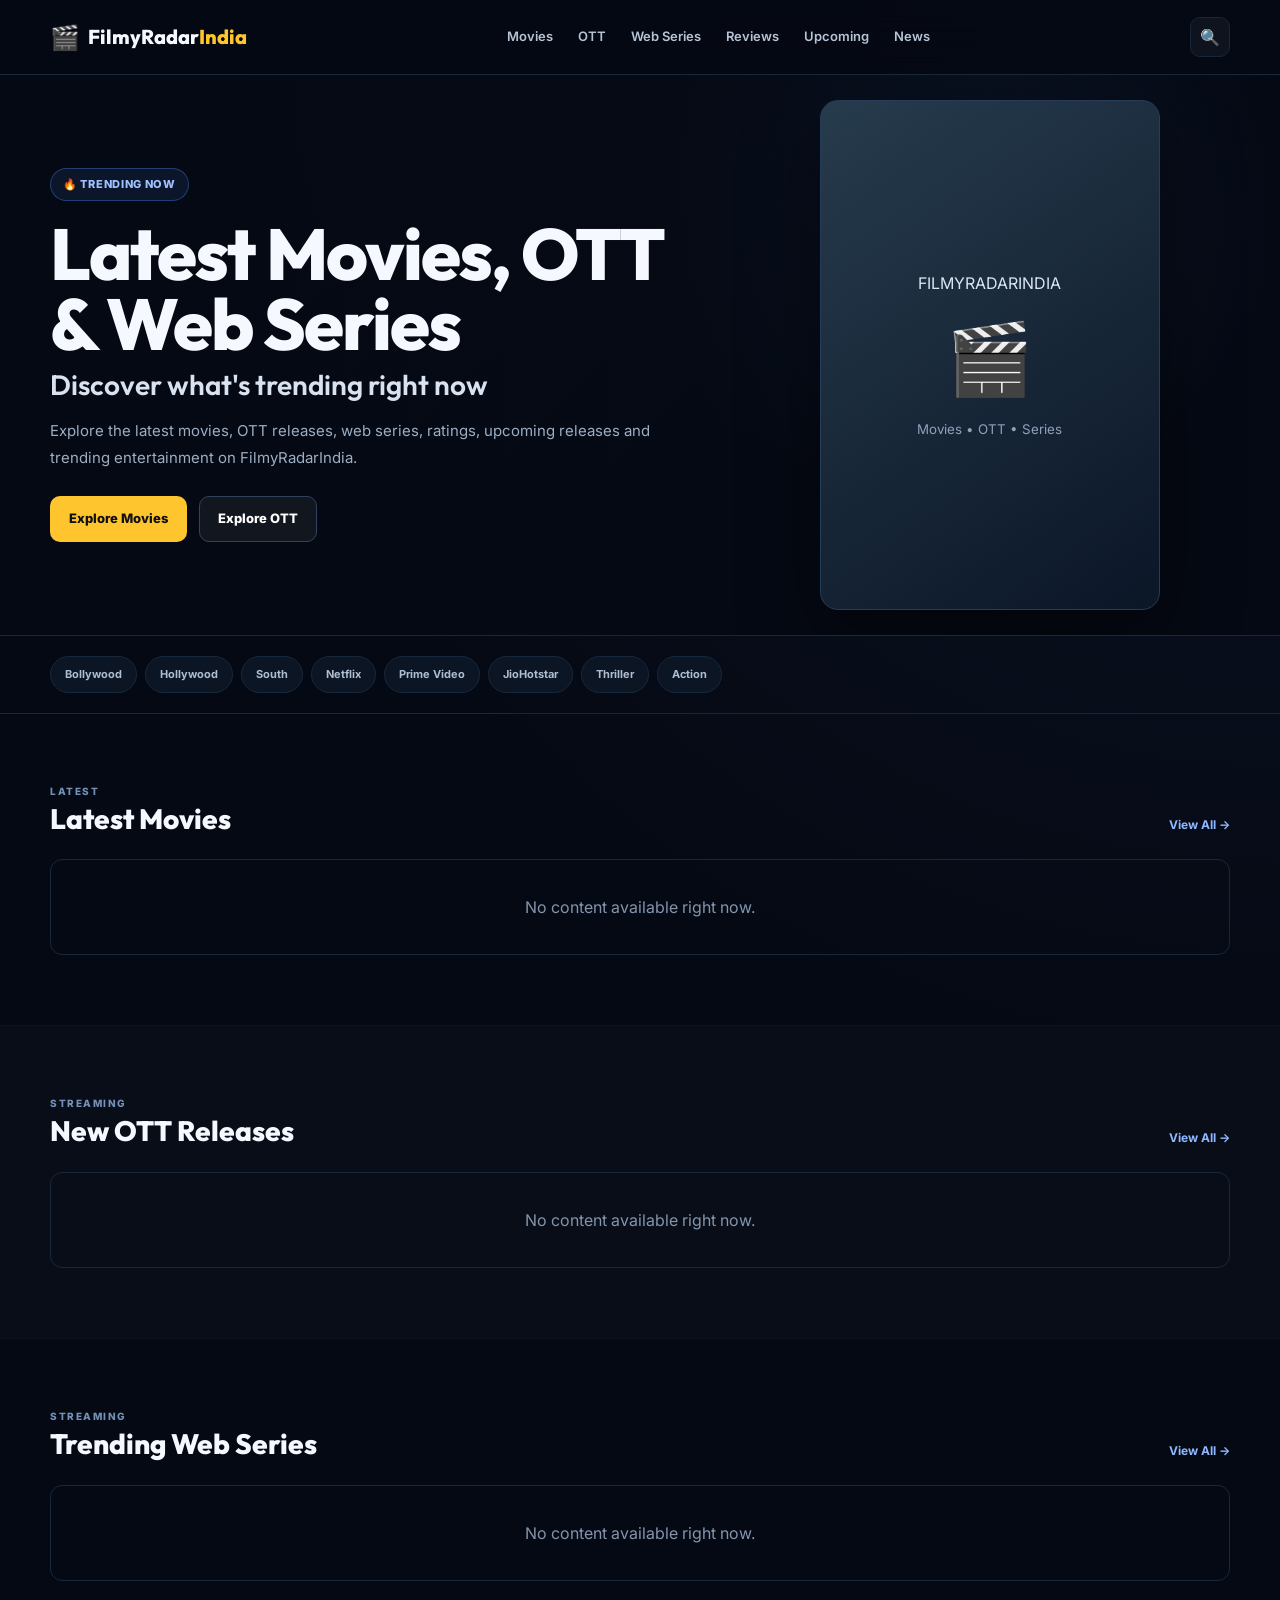
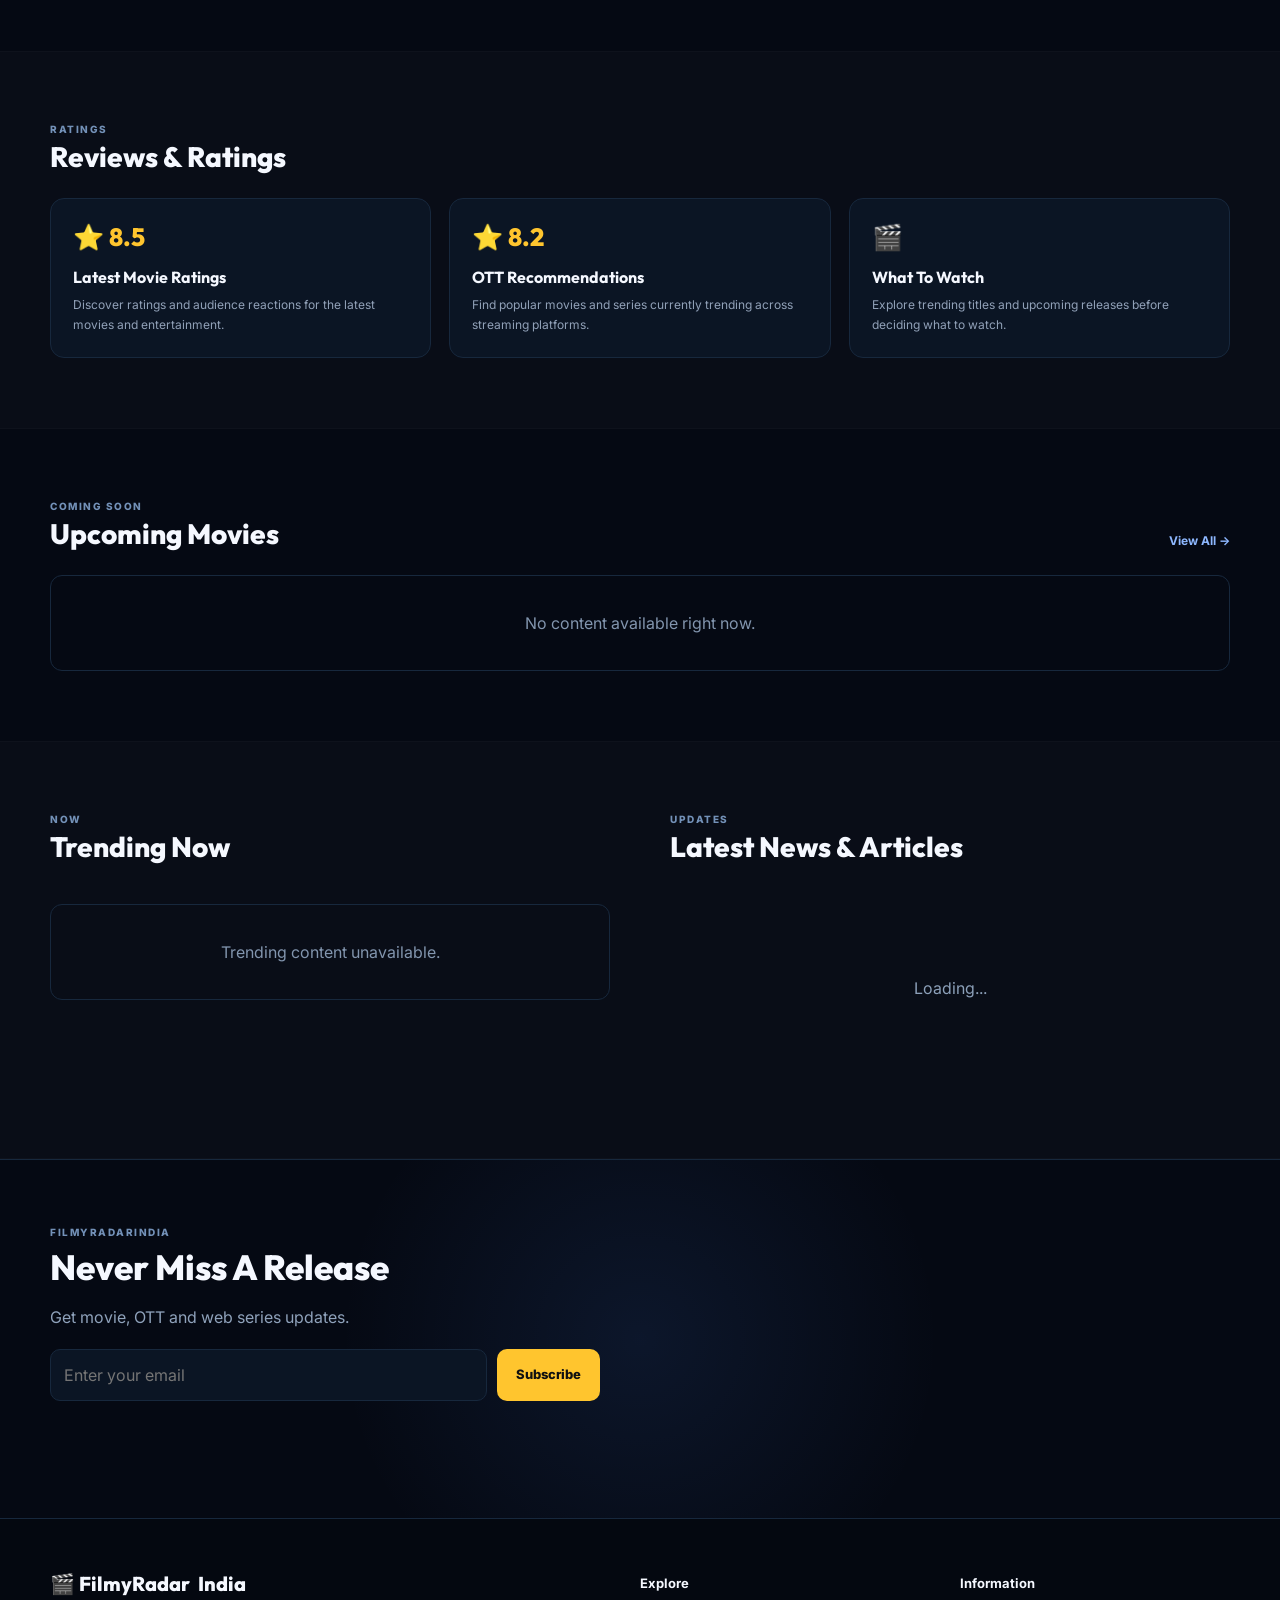
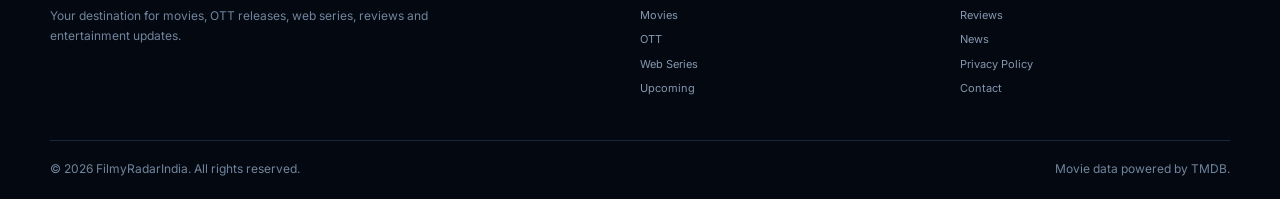
==== commit 1315eee0: "Update index.html" ====
--- a/index.html
+++ b/index.html
@@ -50,6 +50,9 @@
     property="og:description"
     content="Discover latest movies, OTT releases, web series, ratings, reviews and upcoming entertainment."
   >
+
+  <meta property="og:image" content="https://filmy-radar-india.vercel.app/og-image.jpg">
+
 
   <meta
     property="og:type"
--- a/styles.css
+++ b/styles.css
@@ -1,297 +1,1803 @@
 :root{
-  --bg:#050913;--bg2:#080f1b;--card:#0b1524;--card2:#0e1a2c;--line:#17283d;
-  --text:#f5f8ff;--muted:#91a1b8;--yellow:#ffc52e;--yellow2:#ffdb63;--blue:#4d8dff;
-  --shadow:0 18px 50px rgba(0,0,0,.28)
-}
-*{box-sizing:border-box}html{scroll-behavior:smooth}body{margin:0;background:radial-gradient(circle at 80% -10%,#102442 0,#050913 35%);color:var(--text);font-family:Inter,system-ui,sans-serif}a{text-decoration:none;color:inherit}button,input{font:inherit}.container{width:min(1400px,calc(100% - 48px));margin:auto}
-.header{position:sticky;top:0;z-index:20;background:rgba(3,8,16,.9);backdrop-filter:blur(18px);border-bottom:1px solid rgba(255,255,255,.06)}.nav{height:72px;display:flex;align-items:center;gap:28px}
-.brand{display:flex;align-items:center;gap:10px;min-width:235px}.brand-icon{font-size:32px}.brand b{font-family:Outfit;font-size:21px}.brand em{font-style:normal;color:var(--yellow)}.brand small{display:block;color:#71839c;font-size:9px;margin-top:2px}
-nav{display:flex;align-items:center;gap:25px;flex:1;justify-content:center}nav a{font-size:13px;font-weight:600;color:#d6deea;padding:27px 0;position:relative}nav a:hover,nav a.active{color:#fff}nav a.active:after{content:"";position:absolute;bottom:0;left:0;right:0;height:3px;background:var(--yellow);border-radius:3px}
-.nav-actions{display:flex;align-items:center;gap:13px}.nav-actions a{width:25px;height:25px;border-radius:7px;background:#16243a;display:grid;place-items:center;font-size:12px}.nav-actions a:first-of-type{background:#d92323}.nav-actions a:nth-of-type(2){background:#6a45bd}.nav-actions a:nth-of-type(3){background:#1d8ed8}.icon-btn,.menu-btn{background:none;border:0;color:#fff;font-size:26px;cursor:pointer}.menu-btn{display:none}.search-bar{display:none;border-top:1px solid var(--line);background:#070d18}.search-bar.open{display:block}.search-inner{padding:12px 0;display:flex;gap:10px}.search-inner input{flex:1;background:#0d192a;border:1px solid var(--line);border-radius:10px;padding:12px 15px;color:#fff;outline:none}.search-inner button{border:0;background:#17263a;color:#b9c7d9;border-radius:10px;padding:0 16px;cursor:pointer}
-.hero{height:390px;margin-top:20px;border:1px solid #20344b;border-radius:14px;overflow:hidden;position:relative;background:linear-gradient(90deg,#08111e 0%,rgba(7,18,31,.88) 43%,rgba(8,17,29,.22) 100%),radial-gradient(circle at 75% 45%,#183a55,#07111e 50%);display:flex;align-items:center}.hero-copy{padding:45px 32px;position:relative;z-index:2;width:52%}.pill{font-size:11px;font-weight:800;background:#102640;border:1px solid #1d4269;border-radius:7px;padding:7px 11px}.hero h1{font:800 40px Outfit;margin:20px 0 3px}.hero h1 span{color:var(--yellow)}.hero h2{font-size:20px;margin:0 0 15px}.hero p{color:#afbed0;line-height:1.65;max-width:560px;font-size:14px}.hero-actions{display:flex;gap:10px;margin-top:25px}.btn{display:inline-flex;align-items:center;justify-content:center;border-radius:10px;padding:12px 18px;font-weight:800;font-size:13px;border:1px solid transparent;cursor:pointer}.primary{background:var(--yellow);color:#111}.primary:hover{background:var(--yellow2)}.ghost{background:#0c1a2c;border-color:#30465f;color:#e7edf7}.dots{display:flex;gap:7px;margin-top:25px}.dots i{width:7px;height:7px;border-radius:50%;background:#71839a}.dots i.on{width:17px;border-radius:5px;background:var(--yellow)}
-.hero-art{position:absolute;right:0;top:0;height:100%;width:54%;overflow:hidden}.hero-glow{position:absolute;width:550px;height:550px;right:-100px;top:-100px;border-radius:50%;background:radial-gradient(circle,#244c67 0,transparent 65%)}.hero-person{position:absolute;right:31%;bottom:-100px;font-size:270px;opacity:.17;filter:blur(1px)}.hero-poster{position:absolute;right:7%;top:38px;width:250px;height:315px;border-radius:8px;background:linear-gradient(150deg,#132f47,#06101d);border:1px solid #33536b;box-shadow:var(--shadow);padding:27px;color:#ffd62e;text-align:center;transform:rotate(2deg)}.hero-poster .poster-top{font:800 19px Outfit}.hero-poster strong{display:block;font:800 48px/0.86 Outfit;margin-top:65px;text-shadow:0 5px 15px #000}.hero-poster span{display:block;color:#e6e9ef;margin-top:18px;font:600 17px Outfit}
-.quick-grid{display:grid;grid-template-columns:repeat(7,1fr);gap:10px;margin-top:16px}.quick-grid a{background:linear-gradient(180deg,#0b1728,#091321);border:1px solid #182a40;border-radius:9px;padding:14px;text-align:center;transition:.2s}.quick-grid a:hover{transform:translateY(-2px);border-color:#315070}.quick-grid span{display:block;font-size:22px;margin-bottom:7px}.quick-grid b{font-size:12px}
-.content-layout{display:grid;grid-template-columns:minmax(0,1fr) 278px;gap:22px;margin-top:22px}.section{margin-bottom:27px}.section-head,.side-head{display:flex;justify-content:space-between;align-items:center;margin-bottom:14px}.section-head h2,.side-card h2{font:700 19px Outfit;margin:0}.section-head a{font-size:11px;color:#8ea4bd}.card-grid{display:grid;grid-template-columns:repeat(4,1fr);gap:12px}.movie-card{min-width:0}.poster{height:245px;border-radius:8px;position:relative;overflow:hidden;border:1px solid #1c3046;display:flex;align-items:flex-end;padding:13px;background:linear-gradient(150deg,var(--c1),var(--c2))}.poster:after{content:"";position:absolute;inset:0;background:linear-gradient(transparent 35%,rgba(0,0,0,.78) 100%)}.poster-title{position:relative;z-index:1;font:800 25px/1 Outfit;text-transform:uppercase;letter-spacing:-.5px;text-shadow:0 2px 8px #000}.badge{position:absolute;top:9px;left:9px;z-index:2;background:#1557a9;color:#fff;padding:4px 7px;border-radius:4px;font-size:9px;font-weight:800}.rating{position:absolute;right:9px;top:9px;z-index:2;background:rgba(0,0,0,.55);padding:4px 7px;border-radius:4px;font-size:10px}.card-meta{padding:8px 3px}.card-meta h3{margin:0;font-size:13px}.card-meta p{margin:5px 0;color:#7f92aa;font-size:10px}.star{color:var(--yellow);font-weight:800}
-.sidebar{display:flex;flex-direction:column;gap:15px}.side-card{background:linear-gradient(180deg,#0b1727,#08111e);border:1px solid #1a2c42;border-radius:10px;padding:17px}.trend{display:grid;grid-template-columns:25px 43px 1fr;gap:9px;align-items:center;padding:9px 0;border-bottom:1px solid #152438}.trend:last-child{border:0}.trend-num{width:23px;height:23px;border-radius:50%;background:#e62b2b;display:grid;place-items:center;font-size:11px;font-weight:800}.mini-poster{height:45px;border-radius:5px;background:linear-gradient(135deg,#264c68,#131a35);display:grid;place-items:center;font-size:15px}.trend b{font-size:11px}.trend small{display:block;color:#71859e;font-size:9px;margin-top:3px}.subscribe p{color:#8294ab;font-size:11px;line-height:1.5}.subscribe form{display:flex;flex-direction:column;gap:8px}.subscribe input{background:#121f32;border:1px solid #223650;color:#fff;border-radius:7px;padding:10px;font-size:11px}.subscribe .btn{padding:10px}.subscribe small{display:block;color:#79d49a;margin-top:8px}.social-list a{display:flex;align-items:center;gap:10px;padding:11px 0;border-bottom:1px solid #16263a;font-size:12px}.social-list a:last-child{border:0}.social-list span{width:25px;height:25px;border-radius:6px;display:grid;place-items:center;background:#172b44}.social-list b{margin-left:auto;color:#758ba5;font-size:9px}.tags{display:flex;flex-wrap:wrap;gap:7px;margin-top:13px}.tags button{border:1px solid #263a53;background:#132137;color:#b8c7d9;border-radius:6px;padding:7px 9px;font-size:9px;cursor:pointer}.tags button:hover{border-color:#4a6d95;color:#fff}
-.news-list{border:1px solid #172a40;border-radius:9px;overflow:hidden}.news-item{display:grid;grid-template-columns:150px 1fr;gap:14px;padding:12px;border-bottom:1px solid #172a40;background:#091320}.news-item:last-child{border:0}.news-thumb{height:82px;border-radius:6px;background:linear-gradient(135deg,#183b55,#251d35);display:grid;place-items:center;font:800 16px Outfit}.news-item h3{margin:5px 0;font-size:13px}.news-item p{margin:0;color:#7589a1;font-size:10px}.news-item span{font-size:9px;color:#61748b}
-.cta{margin-top:5px;margin-bottom:28px;border:1px solid #1e344c;background:linear-gradient(90deg,#0b1929,#0b1523);border-radius:10px;padding:18px 22px;display:flex;justify-content:space-between;align-items:center}.cta>div:first-child{display:flex;gap:12px;align-items:center}.cta h2{font:700 18px Outfit;margin:0}.cta p{margin:4px 0 0;color:#72859c;font-size:10px}.cta-buttons{display:flex;gap:9px}
-footer{border-top:1px solid #122237;padding:28px 0;background:#040912}.footer-grid{display:grid;grid-template-columns:1.2fr 2fr 1fr;gap:30px;align-items:center}.footer-links{display:flex;flex-wrap:wrap;gap:14px}.footer-links a,.copyright{font-size:10px;color:#6f8198}.footer-links a:hover,.copyright a:hover{color:#fff}.copyright{text-align:right;line-height:1.8}.toast{position:fixed;bottom:20px;right:20px;background:#14243a;border:1px solid #304b69;color:#fff;padding:12px 15px;border-radius:8px;opacity:0;transform:translateY(10px);transition:.25s;z-index:50;font-size:12px}.toast.show{opacity:1;transform:none}
-
-@media(max-width:1050px){nav{gap:14px}.nav-actions a{display:none}.quick-grid{grid-template-columns:repeat(4,1fr)}.content-layout{grid-template-columns:1fr}.sidebar{display:grid;grid-template-columns:repeat(2,1fr)}.card-grid{grid-template-columns:repeat(4,1fr)}.hero-art{opacity:.65}}
-@media(max-width:760px){.container{width:min(100% - 24px,680px)}.nav{height:64px}.brand{min-width:0}.brand small{display:none}.menu-btn{display:block;margin-left:auto}nav{position:absolute;left:12px;right:12px;top:65px;display:none;flex-direction:column;align-items:stretch;gap:0;background:#091321;border:1px solid #1c3048;border-radius:10px;padding:8px;box-shadow:var(--shadow)}nav.open{display:flex}nav a{padding:12px}.nav-actions{display:none}.hero{height:500px}.hero-copy{width:100%;padding:30px 22px;align-self:flex-start;margin-top:20px}.hero h1{font-size:34px}.hero-art{width:100%;opacity:.35}.hero-poster{right:7%;top:155px;width:190px;height:250px}.hero-poster strong{font-size:37px;margin-top:48px}.quick-grid{grid-template-columns:repeat(3,1fr)}.card-grid{grid-template-columns:repeat(2,1fr)}.poster{height:235px}.sidebar{display:flex}.cta{flex-direction:column;align-items:flex-start;gap:15px}.cta-buttons{width:100%}.cta-buttons .btn{flex:1}.footer-grid{grid-template-columns:1fr}.copyright{text-align:left}.footer-links{gap:11px}.news-item{grid-template-columns:95px 1fr}.news-thumb{height:72px}}
-@media(max-width:430px){.quick-grid{grid-template-columns:repeat(2,1fr)}.hero-actions{flex-direction:column}.hero-actions .btn{text-align:center}.card-grid{gap:9px}.poster{height:210px}.poster-title{font-size:20px}.section-head h2{font-size:17px}.cta-buttons{flex-direction:column}.news-item{grid-template-columns:1fr}.news-thumb{height:100px}}
+
+  --bg:#050913;
+  --bg2:#080f1b;
+  --card:#0b1524;
+  --card2:#0e1a2c;
+  --line:#17283d;
+
+  --text:#f5f8ff;
+  --muted:#91a1b8;
+
+  --yellow:#ffc52e;
+  --yellow2:#ffdb63;
+
+  --blue:#4d8dff;
+
+  --shadow:
+    0 18px 50px rgba(0,0,0,.28);
+
+}
+
+
+*{
+  box-sizing:border-box;
+}
+
+
+html{
+  scroll-behavior:smooth;
+}
+
+
+body{
+
+  margin:0;
+
+  background:
+    radial-gradient(
+      circle at top right,
+      rgba(77,141,255,.08),
+      transparent 30%
+    ),
+    var(--bg);
+
+  color:var(--text);
+
+  font-family:
+    Inter,
+    Arial,
+    sans-serif;
+
+  line-height:1.5;
+
+}
+
+
+body.modal-open{
+  overflow:hidden;
+}
+
+
+a{
+  color:inherit;
+  text-decoration:none;
+}
+
+
+button,
+input{
+  font:inherit;
+}
+
+
+button{
+  cursor:pointer;
+}
+
+
+.container{
+
+  width:min(
+    1180px,
+    calc(100% - 36px)
+  );
+
+  margin:auto;
+
+}
 
 
 /* =========================
-   CLICKABLE CARDS
+   HEADER
 ========================= */
 
-.clickable-card {
-  cursor: pointer;
+.site-header{
+
+  position:sticky;
+
+  top:0;
+
+  z-index:1000;
+
+  background:
+    rgba(5,9,19,.88);
+
+  backdrop-filter:
+    blur(18px);
+
+  border-bottom:
+    1px solid var(--line);
+
+}
+
+
+.nav-wrap{
+
+  min-height:74px;
+
+  display:flex;
+
+  align-items:center;
+
+  justify-content:space-between;
+
+  gap:25px;
+
+}
+
+
+.logo{
+
+  display:flex;
+
+  align-items:center;
+
+  gap:8px;
+
+  font:
+    800 20px/1
+    Outfit,
+    sans-serif;
+
+  white-space:nowrap;
+
+}
+
+
+.logo span:last-child span{
+  color:var(--yellow);
+}
+
+
+.logo-icon{
+  font-size:24px;
+}
+
+
+.main-nav{
+
+  display:flex;
+
+  align-items:center;
+
+  gap:25px;
+
+}
+
+
+.main-nav a{
+
+  color:#b8c4d5;
+
+  font-size:13px;
+
+  font-weight:600;
+
+  transition:.2s ease;
+
+}
+
+
+.main-nav a:hover{
+  color:#fff;
+}
+
+
+.nav-actions{
+
+  display:flex;
+
+  align-items:center;
+
+  gap:8px;
+
+}
+
+
+.icon-btn,
+.menu-btn{
+
+  width:40px;
+  height:40px;
+
+  border:
+    1px solid var(--line);
+
+  border-radius:10px;
+
+  background:
+    rgba(255,255,255,.04);
+
+  color:#fff;
+
+}
+
+
+.menu-btn{
+  display:none;
+}
+
+
+/* =========================
+   SEARCH
+========================= */
+
+.search-bar{
+
+  display:none;
+
+  border-bottom:
+    1px solid var(--line);
+
+  background:#07101c;
+
+}
+
+
+.search-bar.open{
+  display:block;
+}
+
+
+.search-inner{
+
+  padding:14px 0;
+
+  display:flex;
+
+  gap:10px;
+
+}
+
+
+.search-inner input{
+
+  flex:1;
+
+  min-width:0;
+
+  padding:13px 15px;
+
+  border:
+    1px solid var(--line);
+
+  border-radius:10px;
+
+  outline:none;
+
+  background:#0b1524;
+
+  color:#fff;
+
+}
+
+
+.search-inner input:focus{
+
+  border-color:
+    var(--blue);
+
+}
+
+
+.search-inner button{
+
+  width:45px;
+
+  border:
+    1px solid var(--line);
+
+  border-radius:10px;
+
+  background:#0b1524;
+
+  color:#fff;
+
+}
+
+
+/* =========================
+   HERO
+========================= */
+
+.hero{
+
+  position:relative;
+
+  min-height:560px;
+
+  overflow:hidden;
+
+  border-bottom:
+    1px solid var(--line);
+
+}
+
+
+.hero-art{
+
+  position:absolute;
+
+  inset:0;
+
+  background:
+    radial-gradient(
+      circle at 75% 25%,
+      rgba(77,141,255,.20),
+      transparent 30%
+    ),
+    linear-gradient(
+      135deg,
+      #091426,
+      #050913 70%
+    );
+
+  opacity:.9;
+
+}
+
+
+.hero-art:after{
+
+  content:"";
+
+  position:absolute;
+
+  inset:0;
+
+  background:
+    linear-gradient(
+      90deg,
+      #050913 0%,
+      rgba(5,9,19,.88) 45%,
+      rgba(5,9,19,.45) 100%
+    );
+
+}
+
+
+.hero-inner{
+
+  position:relative;
+
+  z-index:2;
+
+  min-height:560px;
+
+  display:grid;
+
+  grid-template-columns:
+    1.15fr .85fr;
+
+  align-items:center;
+
+  gap:50px;
+
+}
+
+
+.hero-copy{
+
+  max-width:650px;
+
+}
+
+
+.pill{
+
+  display:inline-flex;
+
+  padding:7px 12px;
+
+  border:
+    1px solid
+    rgba(77,141,255,.35);
+
+  border-radius:999px;
+
+  background:
+    rgba(77,141,255,.10);
+
+  color:#9fc1ff;
+
+  font-size:11px;
+
+  font-weight:800;
+
+  letter-spacing:.7px;
+
+}
+
+
+.hero-copy h1{
+
+  margin:18px 0 8px;
+
+  font:
+    800 clamp(42px,6vw,72px)/.98
+    Outfit,
+    sans-serif;
+
+  letter-spacing:-2px;
+
+}
+
+
+.hero-copy h2{
+
+  margin:0 0 16px;
+
+  color:#d8e2f0;
+
+  font:
+    600 clamp(19px,2.5vw,28px)/1.2
+    Outfit,
+    sans-serif;
+
+}
+
+
+.hero-copy p{
+
+  max-width:610px;
+
+  color:#9caec4;
+
+  font-size:15px;
+
+  line-height:1.8;
+
+}
+
+
+.hero-buttons{
+
+  display:flex;
+
+  gap:12px;
+
+  margin-top:25px;
+
+}
+
+
+.btn{
+
+  display:inline-flex;
+
+  align-items:center;
+
+  justify-content:center;
+
+  padding:12px 18px;
+
+  border-radius:10px;
+
+  border:1px solid transparent;
+
+  font-size:13px;
+
+  font-weight:800;
+
+  transition:.2s ease;
+
+}
+
+
+.btn:hover{
+  transform:translateY(-2px);
+}
+
+
+.btn.primary{
+
+  background:var(--yellow);
+
+  color:#111;
+
+}
+
+
+.btn.secondary{
+
+  border-color:#31445d;
+
+  background:rgba(255,255,255,.05);
+
+  color:#fff;
+
+}
+
+
+.hero-poster{
+
+  width:min(340px,100%);
+
+  aspect-ratio:2/3;
+
+  justify-self:center;
+
+  border-radius:18px;
+
+  border:1px solid #263d57;
+
+  background:
+    linear-gradient(
+      145deg,
+      #263b4c,
+      #0b1627
+    );
+
+  box-shadow:
+    0 30px 80px rgba(0,0,0,.45);
+
+  display:flex;
+
+  align-items:center;
+
+  justify-content:center;
+
+  overflow:hidden;
+
+}
+
+
+.hero-poster-content{
+
+  text-align:center;
+
+  display:flex;
+
+  flex-direction:column;
+
+  gap:10px;
+
+  color:#d9e5f5;
+
+}
+
+
+.hero-poster-content strong{
+  font-size:70px;
+}
+
+
+.hero-poster-content small{
+  color:#8fa2bb;
+}
+
+
+/* =========================
+   CATEGORIES
+========================= */
+
+.category-section{
+
+  padding:20px 0;
+
+  border-bottom:
+    1px solid var(--line);
+
+}
+
+
+.tags{
+
+  display:flex;
+
+  gap:8px;
+
+  overflow:auto;
+
+  scrollbar-width:none;
+
+}
+
+
+.tags::-webkit-scrollbar{
+  display:none;
+}
+
+
+.tags button{
+
+  flex:none;
+
+  padding:9px 14px;
+
+  border:
+    1px solid var(--line);
+
+  border-radius:999px;
+
+  background:#0b1524;
+
+  color:#aebdd0;
+
+  font-size:11px;
+
+  font-weight:700;
+
+}
+
+
+.tags button:hover{
+
+  border-color:
+    var(--blue);
+
+  color:#fff;
+
+}
+
+
+/* =========================
+   SECTION
+========================= */
+
+.section{
+
+  padding:70px 0;
+
+}
+
+
+.section-alt{
+
+  background:
+    rgba(255,255,255,.015);
+
+  border-top:
+    1px solid rgba(255,255,255,.02);
+
+  border-bottom:
+    1px solid rgba(255,255,255,.02);
+
+}
+
+
+.section-head{
+
+  display:flex;
+
+  align-items:end;
+
+  justify-content:space-between;
+
+  gap:20px;
+
+  margin-bottom:25px;
+
+}
+
+
+.section-label{
+
+  display:block;
+
+  margin-bottom:5px;
+
+  color:#7391b8;
+
+  font-size:10px;
+
+  font-weight:800;
+
+  letter-spacing:1.5px;
+
+}
+
+
+.section-head h2{
+
+  margin:0;
+
+  font:
+    800 28px/1.1
+    Outfit,
+    sans-serif;
+
+}
+
+
+.section-head > a{
+
+  color:#8eb8ff;
+
+  font-size:12px;
+
+  font-weight:700;
+
+}
+
+
+/* =========================
+   CARDS
+========================= */
+
+.card-grid{
+
+  display:grid;
+
+  grid-template-columns:
+    repeat(4,1fr);
+
+  gap:18px;
+
+}
+
+
+.movie-card{
+
+  min-width:0;
+
+  overflow:hidden;
+
+  border:
+    1px solid var(--line);
+
+  border-radius:14px;
+
+  background:var(--card);
+
+  box-shadow:
+    0 12px 35px rgba(0,0,0,.15);
+
   transition:
     transform .25s ease,
     border-color .25s ease,
     box-shadow .25s ease;
-}
-
-.clickable-card:hover {
-  transform: translateY(-5px);
-}
-
-.movie-card.clickable-card:hover .poster {
-  border-color: var(--blue);
-  box-shadow: 0 15px 35px rgba(0,0,0,.35);
-}
-
-.clickable-card:focus {
-  outline: 2px solid var(--blue);
-  outline-offset: 3px;
-}
-
-
-/* =========================
-   POSTER OVERLAY
-========================= */
-
-.poster-overlay {
-  position: absolute;
-  inset: 0;
-  z-index: 1;
+
+}
+
+
+.movie-card:hover{
+
+  transform:
+    translateY(-5px);
+
+  border-color:
+    #2a4564;
+
+  box-shadow:
+    0 20px 45px rgba(0,0,0,.30);
+
+}
+
+
+.poster{
+
+  position:relative;
+
+  height:245px;
+
+  overflow:hidden;
+
+  border-bottom:
+    1px solid var(--line);
+
+  background-position:center;
+
+  background-size:cover;
+
+}
+
+
+.poster:after{
+
+  content:"";
+
+  position:absolute;
+
+  inset:0;
+
+  background:
+    linear-gradient(
+      to bottom,
+      rgba(0,0,0,.04),
+      rgba(0,0,0,.78)
+    );
+
+}
+
+
+.poster-overlay{
+
+  position:absolute;
+
+  inset:0;
+
+  z-index:1;
+
   background:
     linear-gradient(
       to bottom,
       rgba(0,0,0,.05) 20%,
       rgba(0,0,0,.82) 100%
     );
-  pointer-events: none;
-}
-
-.poster-content {
-  position: relative;
-  z-index: 2;
-  width: 100%;
-}
-
-.poster-content h3 {
-  margin: 0 0 8px;
-  color: #fff;
-  font: 700 15px/1.2 Outfit, sans-serif;
-  text-shadow: 0 2px 8px #000;
-}
-
-.poster-content .meta {
-  display: flex;
-  justify-content: space-between;
-  gap: 8px;
-  color: #d5deea;
-  font-size: 10px;
+
+  pointer-events:none;
+
+}
+
+
+.poster-content{
+
+  position:absolute;
+
+  left:14px;
+
+  right:14px;
+
+  bottom:14px;
+
+  z-index:2;
+
+}
+
+
+.poster-content h3{
+
+  margin:0 0 8px;
+
+  color:#fff;
+
+  font:
+    700 15px/1.2
+    Outfit,
+    sans-serif;
+
+  text-shadow:
+    0 2px 8px #000;
+
+}
+
+
+.poster-content .meta{
+
+  display:flex;
+
+  justify-content:space-between;
+
+  gap:8px;
+
+  color:#d5deea;
+
+  font-size:10px;
+
+}
+
+
+.badge{
+
+  position:absolute;
+
+  top:12px;
+
+  left:12px;
+
+  z-index:3;
+
+  padding:5px 8px;
+
+  border-radius:6px;
+
+  background:
+    rgba(0,0,0,.65);
+
+  border:
+    1px solid
+    rgba(255,255,255,.12);
+
+  color:#fff;
+
+  font-size:9px;
+
+  font-weight:800;
+
+}
+
+
+.movie-info{
+
+  padding:14px;
+
+}
+
+
+.movie-info h3{
+
+  margin:0 0 8px;
+
+  font:
+    700 14px/1.3
+    Outfit,
+    sans-serif;
+
+}
+
+
+.movie-info p{
+
+  display:flex;
+
+  justify-content:space-between;
+
+  gap:10px;
+
+  margin:0;
+
+  color:#7f93ad;
+
+  font-size:10px;
+
 }
 
 
 /* =========================
-   TRENDING CLICK EFFECT
+   FALLBACK POSTERS
 ========================= */
 
-.trending-item.clickable-card {
-  display: grid;
-  grid-template-columns: 25px 43px 1fr;
-  gap: 9px;
-  align-items: center;
-  padding: 9px 0;
-  border-bottom: 1px solid #152438;
-  transition: .2s ease;
-}
-
-.trending-item.clickable-card:last-child {
-  border-bottom: 0;
-}
-
-.trending-item.clickable-card:hover {
-  transform: translateX(4px);
-}
-
-.trend-number {
-  width: 23px;
-  height: 23px;
-  border-radius: 50%;
-  background: #e62b2b;
-  display: grid;
-  place-items: center;
-  font-size: 11px;
-  font-weight: 800;
-}
-
-.trend-info h3 {
-  margin: 0;
-  font-size: 11px;
-  line-height: 1.25;
-}
-
-.trend-info p {
-  margin: 3px 0 0;
-  color: #71859e;
-  font-size: 9px;
+.fallback-poster{
+
+  background-size:cover;
+
+}
+
+
+.poster-one{
+  background:
+    linear-gradient(145deg,#263b4c,#0b1627);
+}
+
+
+.poster-two{
+  background:
+    linear-gradient(145deg,#6d321e,#16120e);
+}
+
+
+.poster-three{
+  background:
+    linear-gradient(145deg,#304c68,#101827);
+}
+
+
+.poster-four{
+  background:
+    linear-gradient(145deg,#523a64,#10121e);
+}
+
+
+.ott-one{
+  background:
+    linear-gradient(145deg,#1b455a,#0b111c);
+}
+
+
+.ott-two{
+  background:
+    linear-gradient(145deg,#253f68,#0a1220);
+}
+
+
+.ott-three{
+  background:
+    linear-gradient(145deg,#59353e,#120c14);
+}
+
+
+.ott-four{
+  background:
+    linear-gradient(145deg,#304b43,#0c1716);
+}
+
+
+.series-one{
+  background:
+    linear-gradient(145deg,#263e5c,#0a111c);
+}
+
+
+.series-two{
+  background:
+    linear-gradient(145deg,#513f68,#100e19);
+}
+
+
+.series-three{
+  background:
+    linear-gradient(145deg,#573a32,#15100e);
+}
+
+
+.series-four{
+  background:
+    linear-gradient(145deg,#284c55,#0b1518);
+}
+
+
+.upcoming-one{
+  background:
+    linear-gradient(145deg,#34495e,#0a1018);
+}
+
+
+.upcoming-two{
+  background:
+    linear-gradient(145deg,#4d3b55,#100d15);
 }
 
 
 /* =========================
-   NEWS CLICK EFFECT
+   CLICKABLE
 ========================= */
 
-.news-item.clickable-card {
-  transition: background .2s ease;
-}
-
-.news-item.clickable-card:hover {
-  background: #0d1b2d;
-  transform: none;
-}
-
-.news-content h3 {
-  color: var(--text);
-}
-
-.news-tag {
-  display: inline-block;
-  color: #8eb8ff !important;
+.clickable-card{
+
+  cursor:pointer;
+
+}
+
+
+.clickable-card:focus{
+
+  outline:
+    2px solid var(--blue);
+
+  outline-offset:3px;
+
 }
 
 
 /* =========================
-   MOVIE DETAILS MODAL
+   TRENDING
 ========================= */
 
-body.modal-open {
-  overflow: hidden;
-}
-
-.movie-modal {
-  position: fixed;
-  inset: 0;
-  z-index: 9999;
-
-  display: none;
-
-  align-items: center;
-  justify-content: center;
-
-  padding: 20px;
-}
-
-.movie-modal.open {
-  display: flex;
-}
-
-
-/* Background */
-
-.movie-modal-backdrop {
-  position: absolute;
-  inset: 0;
-
-  background: rgba(0,0,0,.80);
-
-  backdrop-filter: blur(10px);
-}
-
-
-/* Main box */
-
-.movie-modal-content {
-  position: relative;
-  z-index: 2;
-
-  width: min(900px, 100%);
-  max-height: 90vh;
-
-  overflow: auto;
-
-  border: 1px solid #263d57;
-  border-radius: 18px;
-
-  background-color: #080f1b;
-  background-size: cover;
-  background-position: center;
+.two-column{
+
+  display:grid;
+
+  grid-template-columns:
+    1fr 1fr;
+
+  gap:60px;
+
+}
+
+
+.trending-list{
+
+  display:flex;
+
+  flex-direction:column;
+
+}
+
+
+.trending-item{
+
+  display:grid;
+
+  grid-template-columns:
+    30px 52px 1fr;
+
+  align-items:center;
+
+  gap:10px;
+
+  padding:11px 0;
+
+  border-bottom:
+    1px solid #152438;
+
+  cursor:pointer;
+
+  transition:.2s ease;
+
+}
+
+
+.trending-item:last-child{
+  border-bottom:0;
+}
+
+
+.trending-item:hover{
+
+  transform:
+    translateX(4px);
+
+}
+
+
+.trend-number{
+
+  width:26px;
+
+  height:26px;
+
+  border-radius:50%;
+
+  display:grid;
+
+  place-items:center;
+
+  background:#e62b2b;
+
+  font-size:10px;
+
+  font-weight:800;
+
+}
+
+
+.mini-poster{
+
+  width:52px;
+
+  height:62px;
+
+  border-radius:7px;
+
+  display:grid;
+
+  place-items:center;
+
+  overflow:hidden;
+
+  background:
+    linear-gradient(
+      145deg,
+      #263b4c,
+      #0b1627
+    );
+
+  background-size:cover;
+
+  background-position:center;
+
+  color:#fff;
+
+}
+
+
+.trend-info h3{
+
+  margin:0;
+
+  font-size:12px;
+
+  line-height:1.3;
+
+}
+
+
+.trend-info p{
+
+  margin:4px 0 0;
+
+  color:#71859e;
+
+  font-size:10px;
+
+}
+
+
+/* =========================
+   NEWS
+========================= */
+
+.news-list{
+
+  display:flex;
+
+  flex-direction:column;
+
+  gap:12px;
+
+}
+
+
+.news-item{
+
+  display:grid;
+
+  grid-template-columns:
+    85px 1fr;
+
+  gap:15px;
+
+  padding:12px;
+
+  border:
+    1px solid var(--line);
+
+  border-radius:12px;
+
+  background:#0b1524;
+
+  transition:.2s ease;
+
+}
+
+
+.news-item:hover{
+
+  background:#0d1b2d;
+
+}
+
+
+.news-thumb{
+
+  min-height:75px;
+
+  border-radius:8px;
+
+  display:grid;
+
+  place-items:center;
+
+  background:
+    linear-gradient(
+      145deg,
+      #263b4c,
+      #0b1627
+    );
+
+  background-size:cover;
+
+  background-position:center;
+
+  font-size:28px;
+
+}
+
+
+.news-content{
+
+  align-self:center;
+
+}
+
+
+.news-tag{
+
+  display:inline-block;
+
+  color:#8eb8ff;
+
+  font-size:9px;
+
+  font-weight:800;
+
+  text-transform:uppercase;
+
+}
+
+
+.news-content h3{
+
+  margin:5px 0;
+
+  font:
+    700 13px/1.3
+    Outfit,
+    sans-serif;
+
+}
+
+
+.news-content p{
+
+  margin:0;
+
+  color:#7f93ad;
+
+  font-size:10px;
+
+  line-height:1.5;
+
+}
+
+
+/* =========================
+   REVIEWS
+========================= */
+
+.review-grid{
+
+  display:grid;
+
+  grid-template-columns:
+    repeat(3,1fr);
+
+  gap:18px;
+
+}
+
+
+.review-card{
+
+  padding:22px;
+
+  border:
+    1px solid var(--line);
+
+  border-radius:14px;
+
+  background:var(--card);
+
+}
+
+
+.review-score{
+
+  color:var(--yellow);
+
+  font:
+    800 25px
+    Outfit,
+    sans-serif;
+
+}
+
+
+.review-card h3{
+
+  margin:14px 0 8px;
+
+  font:
+    700 16px
+    Outfit,
+    sans-serif;
+
+}
+
+
+.review-card p{
+
+  margin:0;
+
+  color:#91a1b8;
+
+  font-size:12px;
+
+  line-height:1.7;
+
+}
+
+
+/* =========================
+   NEWSLETTER
+========================= */
+
+.newsletter{
+
+  padding:65px 0;
+
+  border-top:
+    1px solid var(--line);
+
+  background:
+    radial-gradient(
+      circle at center,
+      rgba(77,141,255,.10),
+      transparent 45%
+    );
+
+}
+
+
+.newsletter-inner{
+
+  position:relative;
+
+}
+
+
+.newsletter h2{
+
+  margin:5px 0;
+
+  font:
+    800 35px
+    Outfit,
+    sans-serif;
+
+}
+
+
+.newsletter p{
+
+  color:#8fa2bb;
+
+}
+
+
+#subscribeForm{
+
+  display:flex;
+
+  gap:10px;
+
+  max-width:550px;
+
+  margin-top:20px;
+
+}
+
+
+#subscribeForm input{
+
+  flex:1;
+
+  min-width:0;
+
+  padding:13px;
+
+  border:
+    1px solid var(--line);
+
+  border-radius:10px;
+
+  background:#0b1524;
+
+  color:#fff;
+
+  outline:none;
+
+}
+
+
+.subscribe-msg{
+
+  min-height:20px;
+
+}
+
+
+/* =========================
+   FOOTER
+========================= */
+
+.footer{
+
+  padding:55px 0 20px;
+
+  border-top:
+    1px solid var(--line);
+
+  background:#040810;
+
+}
+
+
+.footer-grid{
+
+  display:grid;
+
+  grid-template-columns:
+    2fr 1fr 1fr;
+
+  gap:50px;
+
+}
+
+
+.footer p{
+
+  max-width:420px;
+
+  color:#71859e;
+
+  font-size:12px;
+
+  line-height:1.7;
+
+}
+
+
+.footer h3{
+
+  margin-top:0;
+
+  font-size:13px;
+
+}
+
+
+.footer-grid > div:not(:first-child) a{
+
+  display:block;
+
+  margin:8px 0;
+
+  color:#8497af;
+
+  font-size:11px;
+
+}
+
+
+.footer-bottom{
+
+  margin-top:35px;
+
+  padding-top:18px;
+
+  border-top:
+    1px solid var(--line);
+
+  display:flex;
+
+  justify-content:space-between;
+
+  gap:20px;
+
+}
+
+
+.footer-bottom p{
+  margin:0;
+}
+
+
+/* =========================
+   LOADING
+========================= */
+
+.loading-state{
+
+  min-height:200px;
+
+  display:grid;
+
+  place-items:center;
+
+  grid-column:
+    1/-1;
+
+  color:#8ca0b9;
+
+}
+
+
+/* =========================
+   EMPTY
+========================= */
+
+.empty-state{
+
+  grid-column:
+    1/-1;
+
+  padding:35px;
+
+  text-align:center;
+
+  border:
+    1px solid var(--line);
+
+  border-radius:12px;
+
+  color:#8295ae;
+
+}
+
+
+/* =========================
+   TOAST
+========================= */
+
+.toast{
+
+  position:fixed;
+
+  right:20px;
+
+  bottom:20px;
+
+  z-index:10001;
+
+  max-width:350px;
+
+  padding:13px 17px;
+
+  border:
+    1px solid #294361;
+
+  border-radius:10px;
+
+  background:#0b1524;
+
+  color:#fff;
+
+  font-size:12px;
+
+  opacity:0;
+
+  pointer-events:none;
+
+  transform:
+    translateY(15px);
+
+  transition:.25s ease;
+
+}
+
+
+.toast.show{
+
+  opacity:1;
+
+  transform:
+    translateY(0);
+
+}
+
+
+/* =========================
+   MOVIE MODAL
+========================= */
+
+.movie-modal{
+
+  position:fixed;
+
+  inset:0;
+
+  z-index:9999;
+
+  display:none;
+
+  align-items:center;
+
+  justify-content:center;
+
+  padding:20px;
+
+}
+
+
+.movie-modal.open{
+
+  display:flex;
+
+}
+
+
+.movie-modal-backdrop{
+
+  position:absolute;
+
+  inset:0;
+
+  background:
+    rgba(0,0,0,.82);
+
+  backdrop-filter:
+    blur(10px);
+
+}
+
+
+.movie-modal-content{
+
+  position:relative;
+
+  z-index:2;
+
+  width:min(900px,100%);
+
+  max-height:90vh;
+
+  overflow:auto;
+
+  border:
+    1px solid #263d57;
+
+  border-radius:18px;
+
+  background-color:#080f1b;
+
+  background-size:cover;
+
+  background-position:center;
 
   box-shadow:
     0 30px 100px rgba(0,0,0,.65);
 
   animation:
     movieModalIn .25s ease;
-}
-
-
-/* Animation */
-
-@keyframes movieModalIn {
-
-  from {
-    opacity: 0;
+
+}
+
+
+@keyframes movieModalIn{
+
+  from{
+
+    opacity:0;
+
     transform:
       translateY(20px)
       scale(.97);
-  }
-
-  to {
-    opacity: 1;
+
+  }
+
+  to{
+
+    opacity:1;
+
     transform:
       translateY(0)
       scale(1);
-  }
-
-}
-
-
-/* Close */
-
-.movie-modal-close {
-  position: absolute;
-
-  top: 15px;
-  right: 15px;
-
-  z-index: 10;
-
-  width: 42px;
-  height: 42px;
-
-  border: 1px solid
+
+  }
+
+}
+
+
+.movie-modal-close{
+
+  position:absolute;
+
+  top:15px;
+
+  right:15px;
+
+  z-index:10;
+
+  width:42px;
+
+  height:42px;
+
+  border:
+    1px solid
     rgba(255,255,255,.15);
 
-  border-radius: 50%;
+  border-radius:50%;
 
   background:
     rgba(0,0,0,.60);
 
-  color: #fff;
-
-  font-size: 28px;
-  line-height: 1;
-
-  cursor: pointer;
-
-  transition: .2s ease;
-}
-
-.movie-modal-close:hover {
+  color:#fff;
+
+  font-size:28px;
+
+  line-height:1;
+
+  cursor:pointer;
+
+  transition:.2s ease;
+
+}
+
+
+.movie-modal-close:hover{
+
   background:
     rgba(255,255,255,.14);
 
-  transform: rotate(90deg);
-}
-
-
-/* Modal layout */
-
-.movie-modal-hero {
-  display: grid;
+  transform:
+    rotate(90deg);
+
+}
+
+
+.movie-modal-hero{
+
+  display:grid;
 
   grid-template-columns:
     250px 1fr;
 
-  gap: 30px;
-
-  padding: 40px;
+  gap:30px;
+
+  padding:40px;
 
   background:
     linear-gradient(
@@ -299,196 +1805,425 @@
       rgba(5,9,19,.98),
       rgba(5,9,19,.90)
     );
-}
-
-
-/* Poster */
-
-.movie-modal-poster {
-  min-height: 360px;
-
-  border-radius: 12px;
-
-  border: 1px solid #263d57;
-
-  background-color: #111;
-
-  background-repeat: no-repeat;
-
-  background-size: cover;
-
-  background-position: center;
+
+}
+
+
+.movie-modal-poster{
+
+  min-height:360px;
+
+  border-radius:12px;
+
+  border:
+    1px solid #263d57;
+
+  background-color:#111;
+
+  background-repeat:no-repeat;
+
+  background-size:cover;
+
+  background-position:center;
 
   box-shadow:
     0 20px 50px rgba(0,0,0,.45);
-}
-
-
-/* Information */
-
-.movie-modal-info {
-  align-self: center;
-}
-
-.movie-modal-badge {
-  display: inline-block;
-
-  padding: 6px 11px;
-
-  border-radius: 999px;
+
+}
+
+
+.movie-modal-info{
+
+  align-self:center;
+
+}
+
+
+.movie-modal-badge{
+
+  display:inline-block;
+
+  padding:6px 11px;
+
+  border-radius:999px;
 
   background:
     rgba(77,141,255,.15);
 
-  border: 1px solid
+  border:
+    1px solid
     rgba(77,141,255,.35);
 
-  color: #8eb8ff;
-
-  font-size: 11px;
-  font-weight: 800;
-
-  text-transform: uppercase;
-}
-
-.movie-modal-info h2 {
-  margin: 14px 0;
-
-  color: var(--text);
+  color:#8eb8ff;
+
+  font-size:11px;
+
+  font-weight:800;
+
+  text-transform:uppercase;
+
+}
+
+
+.movie-modal-info h2{
+
+  margin:14px 0;
+
+  color:var(--text);
 
   font:
-    800 clamp(28px, 4vw, 46px)/1.05
+    800 clamp(28px,4vw,46px)/1.05
     Outfit,
     sans-serif;
-}
-
-.movie-modal-meta {
-  display: flex;
-  flex-wrap: wrap;
-
-  gap: 9px;
-
-  margin-bottom: 20px;
-}
-
-.movie-modal-meta span {
-  padding: 7px 11px;
-
-  border-radius: 7px;
+
+}
+
+
+.movie-modal-meta{
+
+  display:flex;
+
+  flex-wrap:wrap;
+
+  gap:9px;
+
+  margin-bottom:20px;
+
+}
+
+
+.movie-modal-meta span{
+
+  padding:7px 11px;
+
+  border-radius:7px;
 
   background:
     rgba(255,255,255,.06);
 
-  border: 1px solid
+  border:
+    1px solid
     rgba(255,255,255,.07);
 
-  color: #b7c4d5;
-
-  font-size: 12px;
-}
-
-.movie-modal-overview {
-  max-width: 620px;
-
-  margin: 0;
-
-  color: #c3cedd;
-
-  font-size: 14px;
-
-  line-height: 1.8;
-}
-
-.movie-modal-actions {
-  margin-top: 25px;
+  color:#b7c4d5;
+
+  font-size:12px;
+
+}
+
+
+.movie-modal-overview{
+
+  max-width:620px;
+
+  margin:0;
+
+  color:#c3cedd;
+
+  font-size:14px;
+
+  line-height:1.8;
+
+}
+
+
+.movie-modal-actions{
+
+  margin-top:25px;
+
+}
+
+
+.movie-modal-content::-webkit-scrollbar{
+
+  width:7px;
+
+}
+
+
+.movie-modal-content::-webkit-scrollbar-track{
+
+  background:#07101c;
+
+}
+
+
+.movie-modal-content::-webkit-scrollbar-thumb{
+
+  background:#263d57;
+
+  border-radius:10px;
+
 }
 
 
 /* =========================
-   MODAL SCROLLBAR
+   RESPONSIVE
 ========================= */
 
-.movie-modal-content::-webkit-scrollbar {
-  width: 7px;
-}
-
-.movie-modal-content::-webkit-scrollbar-track {
-  background: #07101c;
-}
-
-.movie-modal-content::-webkit-scrollbar-thumb {
-  background: #263d57;
-  border-radius: 10px;
-}
-
-
-/* =========================
-   MOBILE MODAL
-========================= */
-
-@media (max-width:700px) {
-
-  .movie-modal {
-    padding: 10px;
-  }
-
-  .movie-modal-content {
-    max-height: 94vh;
-    border-radius: 14px;
-  }
-
-  .movie-modal-hero {
-    grid-template-columns: 1fr;
-
-    gap: 20px;
-
-    padding: 28px 20px;
-  }
-
-  .movie-modal-poster {
-    width: 170px;
-    min-height: 250px;
-
-    margin: 0 auto;
-  }
-
-  .movie-modal-info h2 {
-    font-size: 30px;
-  }
-
-  .movie-modal-overview {
-    font-size: 13px;
-    line-height: 1.7;
-  }
-
-}
-
-
-/* =========================
-   VERY SMALL SCREEN
-========================= */
-
-@media (max-width:430px) {
-
-  .movie-modal {
-    padding: 7px;
-  }
-
-  .movie-modal-hero {
-    padding: 22px 15px;
-  }
-
-  .movie-modal-poster {
-    width: 145px;
-    min-height: 215px;
-  }
-
-  .movie-modal-info h2 {
-    font-size: 26px;
-  }
-
-  .movie-modal-meta span {
-    font-size: 10px;
-  }
-
-}
+@media(max-width:1050px){
+
+  .card-grid{
+
+    grid-template-columns:
+      repeat(3,1fr);
+
+  }
+
+  .main-nav{
+    gap:15px;
+  }
+
+}
+
+
+@media(max-width:800px){
+
+  .hero-inner{
+
+    grid-template-columns:1fr;
+
+    padding:
+      70px 0;
+
+  }
+
+  .hero{
+
+    min-height:auto;
+
+  }
+
+  .hero-poster{
+
+    width:230px;
+
+  }
+
+  .two-column{
+
+    grid-template-columns:1fr;
+
+    gap:45px;
+
+  }
+
+  .review-grid{
+
+    grid-template-columns:1fr 1fr;
+
+  }
+
+}
+
+
+@media(max-width:760px){
+
+  .main-nav{
+
+    position:absolute;
+
+    top:74px;
+
+    left:0;
+
+    right:0;
+
+    display:none;
+
+    flex-direction:column;
+
+    align-items:stretch;
+
+    gap:0;
+
+    padding:10px 18px 18px;
+
+    background:
+      rgba(5,9,19,.98);
+
+    border-bottom:
+      1px solid var(--line);
+
+  }
+
+  .main-nav.open{
+    display:flex;
+  }
+
+  .main-nav a{
+
+    padding:13px 5px;
+
+    border-bottom:
+      1px solid var(--line);
+
+  }
+
+  .menu-btn{
+    display:block;
+  }
+
+  .card-grid{
+
+    grid-template-columns:
+      repeat(2,1fr);
+
+  }
+
+  .footer-grid{
+
+    grid-template-columns:1fr 1fr;
+
+  }
+
+}
+
+
+@media(max-width:550px){
+
+  .container{
+
+    width:
+      min(
+        100% - 24px,
+        1180px
+      );
+
+  }
+
+  .hero-copy h1{
+
+    font-size:42px;
+
+    letter-spacing:-1px;
+
+  }
+
+  .hero-copy h2{
+
+    font-size:20px;
+
+  }
+
+  .section{
+
+    padding:50px 0;
+
+  }
+
+  .section-head h2{
+
+    font-size:23px;
+
+  }
+
+  .review-grid{
+
+    grid-template-columns:1fr;
+
+  }
+
+  #subscribeForm{
+
+    flex-direction:column;
+
+  }
+
+  .footer-grid{
+
+    grid-template-columns:1fr;
+
+  }
+
+  .footer-bottom{
+
+    flex-direction:column;
+
+  }
+
+}
+
+
+@media(max-width:430px){
+
+  .card-grid{
+
+    grid-template-columns:
+      repeat(2,1fr);
+
+    gap:10px;
+
+  }
+
+  .poster{
+
+    height:210px;
+
+  }
+
+  .movie-info{
+
+    padding:10px;
+
+  }
+
+  .movie-info h3{
+
+    font-size:12px;
+
+  }
+
+  .hero-buttons{
+
+    flex-direction:column;
+
+  }
+
+  .hero-buttons .btn{
+
+    width:100%;
+
+  }
+
+  .movie-modal{
+
+    padding:7px;
+
+  }
+
+  .movie-modal-content{
+
+    max-height:94vh;
+
+    border-radius:14px;
+
+  }
+
+  .movie-modal-hero{
+
+    grid-template-columns:1fr;
+
+    gap:20px;
+
+    padding:28px 20px;
+
+  }
+
+  .movie-modal-poster{
+
+    width:170px;
+
+    min-height:250px;
+
+    margin:auto;
+
+  }
+
+  .movie-modal-info h2{
+
+    font-size:30px;
+
+  }
+
+}
